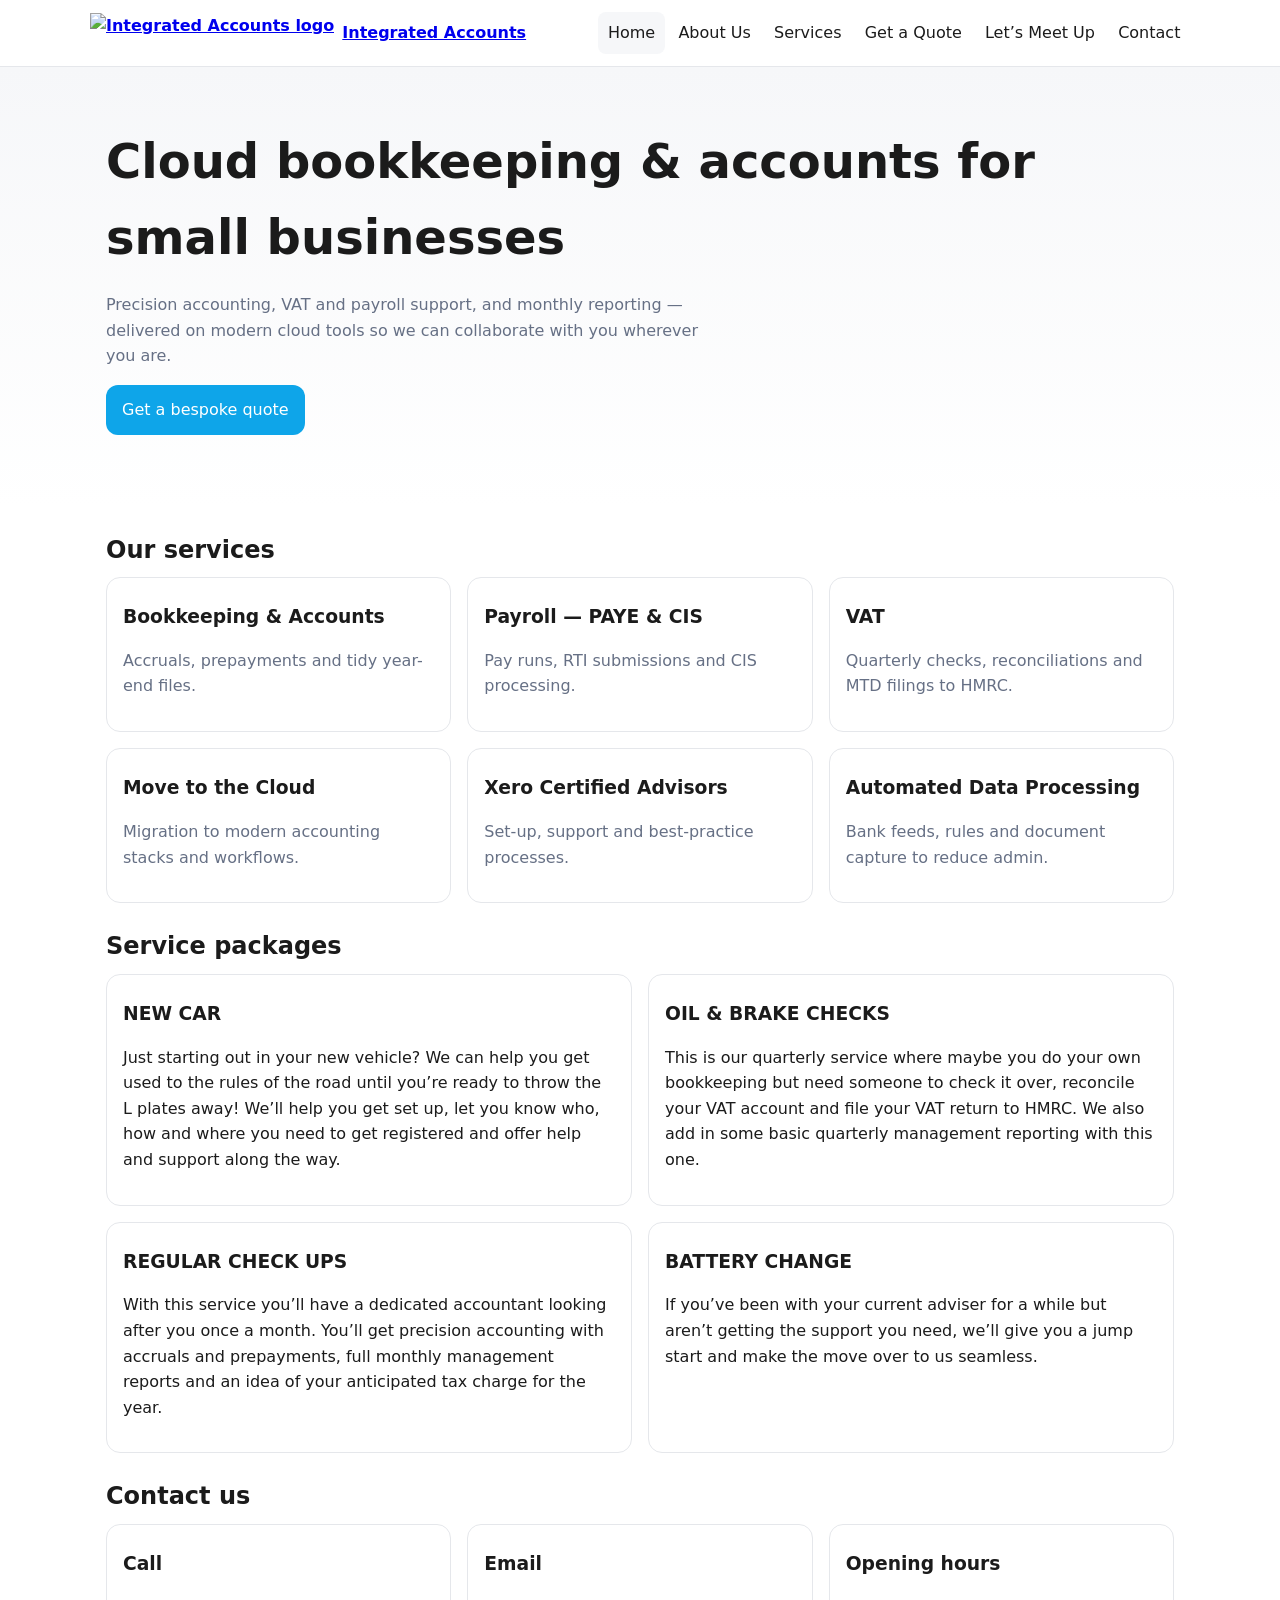
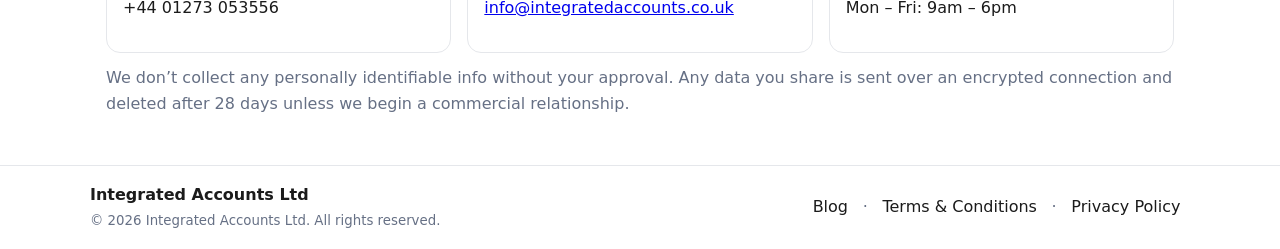
==== public/index.html @ 06333cb0 "Folder move" ====
<!doctype html>
<html lang="en">
<head>
  <meta charset="utf-8" />
  <meta name="viewport" content="width=device-width,initial-scale=1" />
  <title>Integrated Accounts — Small business accounting & bookkeeping</title>
  <meta name="description" content="Small business accounting, bookkeeping, VAT, payroll and Xero support — Brighton & UK-wide." />
  <link rel="icon" href="/favicon.ico">
  <style>
    :root{
      --bg:#fff; --text:#1b1b1b; --muted:#667085; --brand:#0ea5e9; --shade:#f6f7f9; --border:#e5e7eb;
      --font: system-ui, -apple-system, Segoe UI, Roboto, Inter, Arial, sans-serif;
    }
    *{box-sizing:border-box} html,body{margin:0}
    body{font-family:var(--font);color:var(--text);background:var(--bg);line-height:1.6}
    .container{max-width:1100px;margin:0 auto;padding:0 16px}
    header{position:sticky;top:0;z-index:10;background:#fff;border-bottom:1px solid var(--border)}
    .navwrap{display:flex;align-items:center;justify-content:space-between;gap:.75rem;padding:12px 0}
    .logo{display:flex;align-items:center;gap:.5rem;font-weight:700}
    .logo img{height:40px;width:auto}
    nav a{color:var(--text);text-decoration:none;padding:.5rem .6rem;border-radius:.5rem}
    nav a:hover, nav a.active{background:var(--shade)}
    .nav{display:flex;gap:.25rem .25rem;flex-wrap:wrap;justify-content:flex-end}
    .hero{padding:56px 0;background:linear-gradient(180deg, var(--shade), transparent)}
    .hero h1{font-size:clamp(1.8rem, 4.5vw, 3rem);margin:0}
    .hero p{color:var(--muted);max-width:60ch}
    .btn{display:inline-block;padding:.75rem 1rem;border-radius:.75rem;background:var(--brand);color:#fff;text-decoration:none}
    .grid{display:grid;gap:16px}
    .grid-3{grid-template-columns:repeat(3,1fr)}
    .grid-2{grid-template-columns:repeat(2,1fr)}
    .card{border:1px solid var(--border);border-radius:14px;padding:16px;background:#fff}
    h2{margin:24px 0 8px}
    h3{margin:8px 0}
    ul{padding-left:1em}
    footer{margin-top:48px;border-top:1px solid var(--border);background:#fff}
    .foot{display:flex;align-items:center;justify-content:space-between;gap:12px;flex-wrap:wrap;padding:16px 0}
    .muted{color:var(--muted)}
    @media (max-width: 900px){ .grid-3{grid-template-columns:1fr} .grid-2{grid-template-columns:1fr} }
  </style>
</head>
<body>
  <header>
    <div class="container navwrap">
      <a class="logo" href="/">
        <!-- Swap for your file path -->
        <img src="/images/logo.png" alt="Integrated Accounts logo" />
        <span>Integrated Accounts</span>
      </a>
      <nav class="nav" aria-label="Primary">
        <a class="active" href="/">Home</a>
        <a href="/about.html">About Us</a>
        <a href="/services.html">Services</a>
        <a href="/quote.html">Get a Quote</a>
        <a href="/meet.html">Let’s Meet Up</a>
        <a href="/contact.html">Contact</a>
      </nav>
    </div>
  </header>

  <main>
    <!-- Hero -->
    <section class="hero">
      <div class="container">
        <h1>Cloud bookkeeping & accounts for small businesses</h1>
        <p>Precision accounting, VAT and payroll support, and monthly reporting — delivered on modern cloud tools so we can collaborate with you wherever you are.</p>
        <p style="margin-top:12px"><a class="btn" href="/quote.html">Get a bespoke quote</a></p>
      </div>
    </section>

    <!-- Services list -->
    <section class="container">
      <h2>Our services</h2>
      <div class="grid grid-3">
        <article class="card">
          <h3>Bookkeeping & Accounts</h3>
          <p class="muted">Accruals, prepayments and tidy year-end files.</p>
        </article>
        <article class="card">
          <h3>Payroll — PAYE & CIS</h3>
          <p class="muted">Pay runs, RTI submissions and CIS processing.</p>
        </article>
        <article class="card">
          <h3>VAT</h3>
          <p class="muted">Quarterly checks, reconciliations and MTD filings to HMRC.</p>
        </article>
        <article class="card">
          <h3>Move to the Cloud</h3>
          <p class="muted">Migration to modern accounting stacks and workflows.</p>
        </article>
        <article class="card">
          <h3>Xero Certified Advisors</h3>
          <p class="muted">Set-up, support and best-practice processes.</p>
        </article>
        <article class="card">
          <h3>Automated Data Processing</h3>
          <p class="muted">Bank feeds, rules and document capture to reduce admin.</p>
        </article>
      </div>
    </section>

    <!-- Packages (your analogies) -->
    <section class="container">
      <h2>Service packages</h2>
      <div class="grid grid-2">
        <article class="card">
          <h3>NEW CAR</h3>
          <p>Just starting out in your new vehicle? We can help you get used to the rules of the road until you’re ready to throw the L plates away! We’ll help you get set up, let you know who, how and where you need to get registered and offer help and support along the way.</p>
        </article>
        <article class="card">
          <h3>OIL & BRAKE CHECKS</h3>
          <p>This is our quarterly service where maybe you do your own bookkeeping but need someone to check it over, reconcile your VAT account and file your VAT return to HMRC. We also add in some basic quarterly management reporting with this one.</p>
        </article>
        <article class="card">
          <h3>REGULAR CHECK UPS</h3>
          <p>With this service you’ll have a dedicated accountant looking after you once a month. You’ll get precision accounting with accruals and prepayments, full monthly management reports and an idea of your anticipated tax charge for the year.</p>
        </article>
        <article class="card">
          <h3>BATTERY CHANGE</h3>
          <p>If you’ve been with your current adviser for a while but aren’t getting the support you need, we’ll give you a jump start and make the move over to us seamless.</p>
        </article>
      </div>
    </section>

    <!-- Contact summary -->
    <section class="container">
      <h2>Contact us</h2>
      <div class="grid grid-3">
        <div class="card">
          <h3>Call</h3>
          <p>+44 01273 053556</p>
        </div>
        <div class="card">
          <h3>Email</h3>
          <p><a href="mailto:info@integratedaccounts.co.uk">info@integratedaccounts.co.uk</a></p>
        </div>
        <div class="card">
          <h3>Opening hours</h3>
          <p>Mon – Fri: 9am – 6pm</p>
        </div>
      </div>
      <p class="muted" style="margin-top:12px">We don’t collect any personally identifiable info without your approval. Any data you share is sent over an encrypted connection and deleted after 28 days unless we begin a commercial relationship.</p>
    </section>
  </main>

  <footer>
    <div class="container foot">
      <div>
        <strong>Integrated Accounts Ltd</strong><br />
        <small class="muted">© <span id="year"></span> Integrated Accounts Ltd. All rights reserved.</small>
      </div>
      <nav class="muted" aria-label="Footer">
        <a href="/blog.html">Blog</a> ·
        <a href="/terms.html">Terms &amp; Conditions</a> ·
        <a href="/privacy.html">Privacy Policy</a>
      </nav>
    </div>
  </footer>

  <script>
    document.getElementById('year').textContent = new Date().getFullYear();
  </script>
</body>
</html>
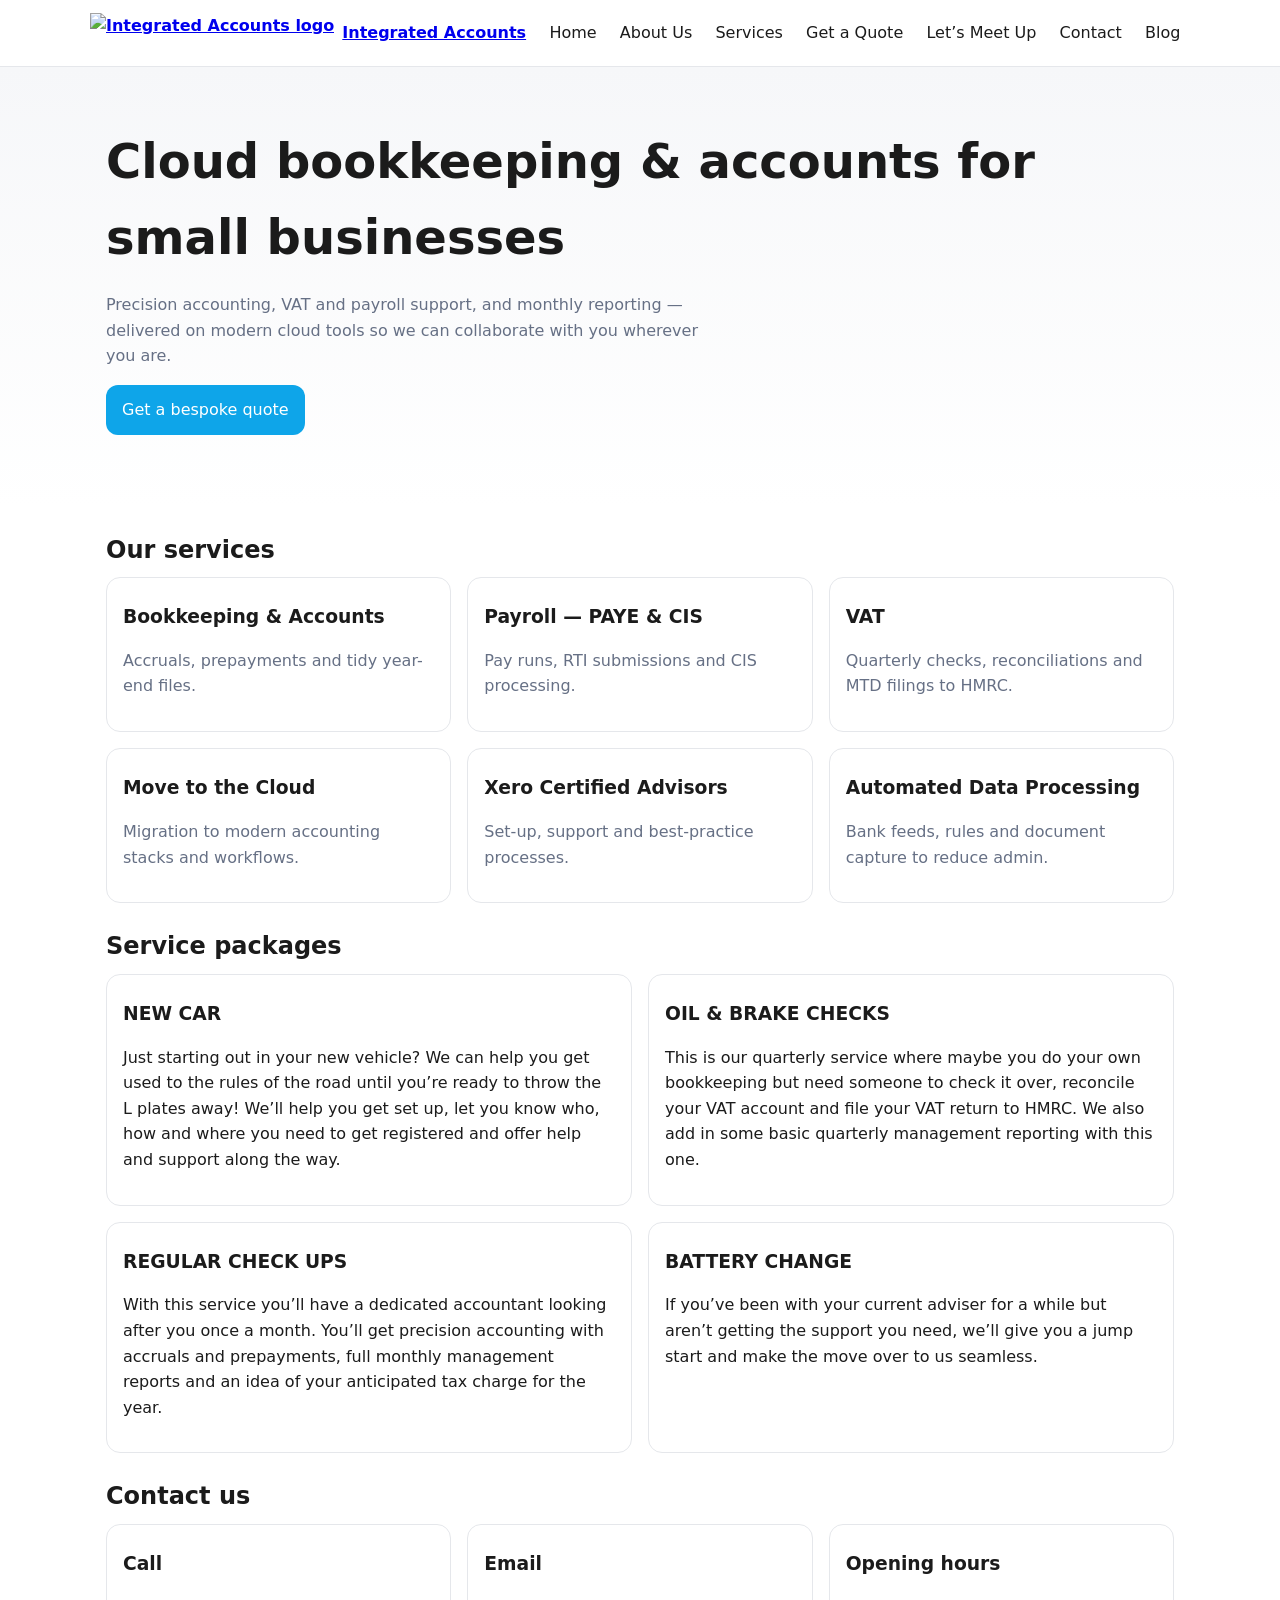
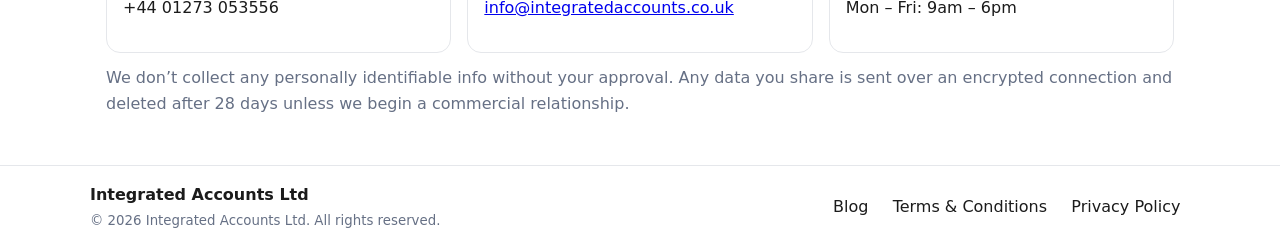
==== commit fc9a576b: "Updates" ====
--- a/public/index.html
+++ b/public/index.html
@@ -6,6 +6,7 @@
   <title>Integrated Accounts — Small business accounting & bookkeeping</title>
   <meta name="description" content="Small business accounting, bookkeeping, VAT, payroll and Xero support — Brighton & UK-wide." />
   <link rel="icon" href="/favicon.ico">
+  <link rel="stylesheet" href="/assets/css/styles.css">
   <style>
     :root{
       --bg:#fff; --text:#1b1b1b; --muted:#667085; --brand:#0ea5e9; --shade:#f6f7f9; --border:#e5e7eb;
@@ -39,23 +40,24 @@
   </style>
 </head>
 <body>
-  <header>
-    <div class="container navwrap">
-      <a class="logo" href="/">
-        <!-- Swap for your file path -->
-        <img src="/images/logo.png" alt="Integrated Accounts logo" />
-        <span>Integrated Accounts</span>
-      </a>
-      <nav class="nav" aria-label="Primary">
-        <a class="active" href="/">Home</a>
-        <a href="/about.html">About Us</a>
-        <a href="/services.html">Services</a>
-        <a href="/quote.html">Get a Quote</a>
-        <a href="/meet.html">Let’s Meet Up</a>
-        <a href="/contact.html">Contact</a>
-      </nav>
-    </div>
-  </header>
+  <!-- Replace your current <header>...</header> with this on every page -->
+<header>
+  <div class="container navwrap">
+    <a class="logo" href="/" aria-label="Integrated Accounts">
+      <img src="/images/logo.png" alt="Integrated Accounts logo" />
+      <span class="sr-only">Integrated Accounts</span>
+    </a>
+    <nav class="nav" aria-label="Primary">
+      <a href="/">Home</a>
+      <a href="/about.html">About Us</a>
+      <a href="/services.html">Services</a>
+      <a href="/quote.html">Get a Quote</a>
+      <a href="/meet.html">Let’s Meet Up</a>
+      <a href="/contact.html">Contact</a>
+      <a href="/blog/">Blog</a>
+    </nav>
+  </div>
+</header>
 
   <main>
     <!-- Hero -->
@@ -143,18 +145,18 @@
   </main>
 
   <footer>
-    <div class="container foot">
-      <div>
-        <strong>Integrated Accounts Ltd</strong><br />
-        <small class="muted">© <span id="year"></span> Integrated Accounts Ltd. All rights reserved.</small>
-      </div>
-      <nav class="muted" aria-label="Footer">
-        <a href="/blog.html">Blog</a> ·
-        <a href="/terms.html">Terms &amp; Conditions</a> ·
-        <a href="/privacy.html">Privacy Policy</a>
-      </nav>
+  <div class="container foot">
+    <div>
+      <strong>Integrated Accounts Ltd</strong><br />
+      <small class="muted">© <span id="year"></span> Integrated Accounts Ltd. All rights reserved.</small>
     </div>
-  </footer>
+    <nav class="footer-nav" aria-label="Footer">
+      <a href="/blog/">Blog</a>
+      <a href="/terms.html">Terms &amp; Conditions</a>
+      <a href="/privacy.html">Privacy Policy</a>
+    </nav>
+  </div>
+</footer>
 
   <script>
     document.getElementById('year').textContent = new Date().getFullYear();
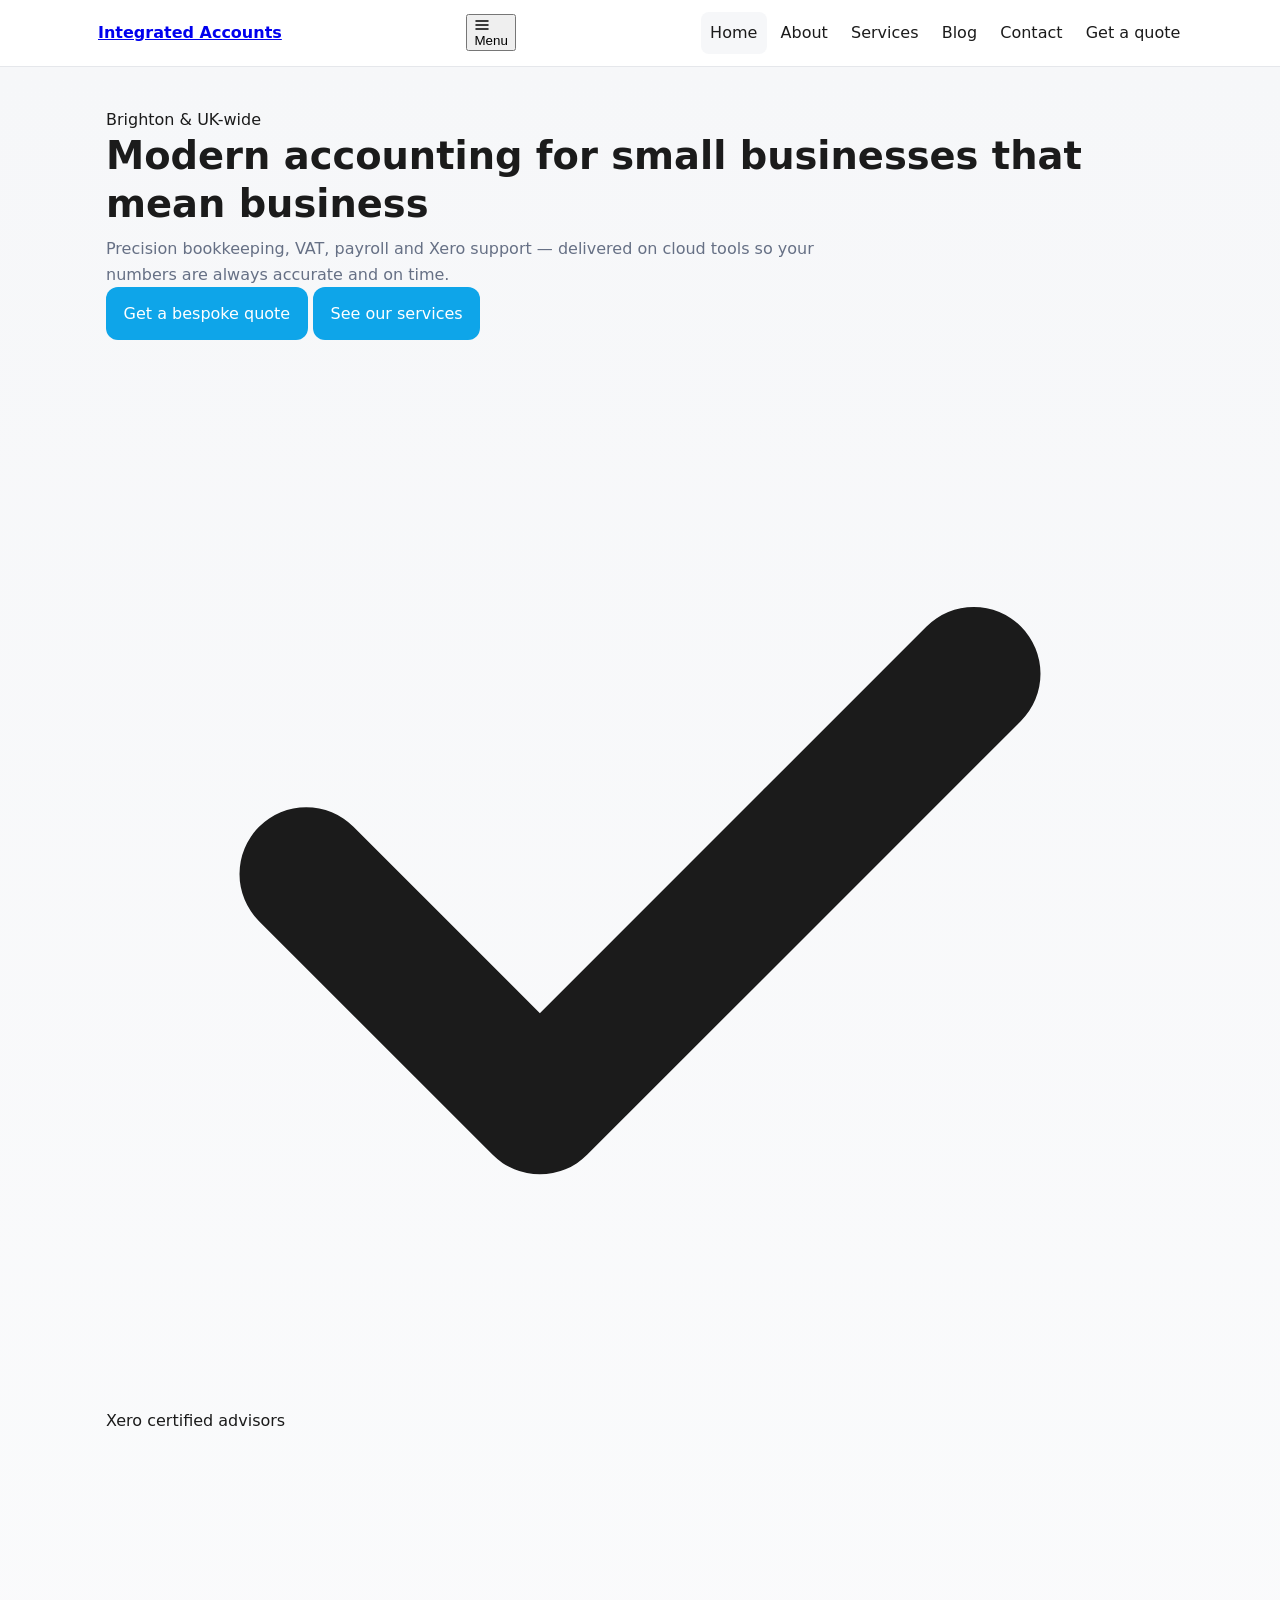
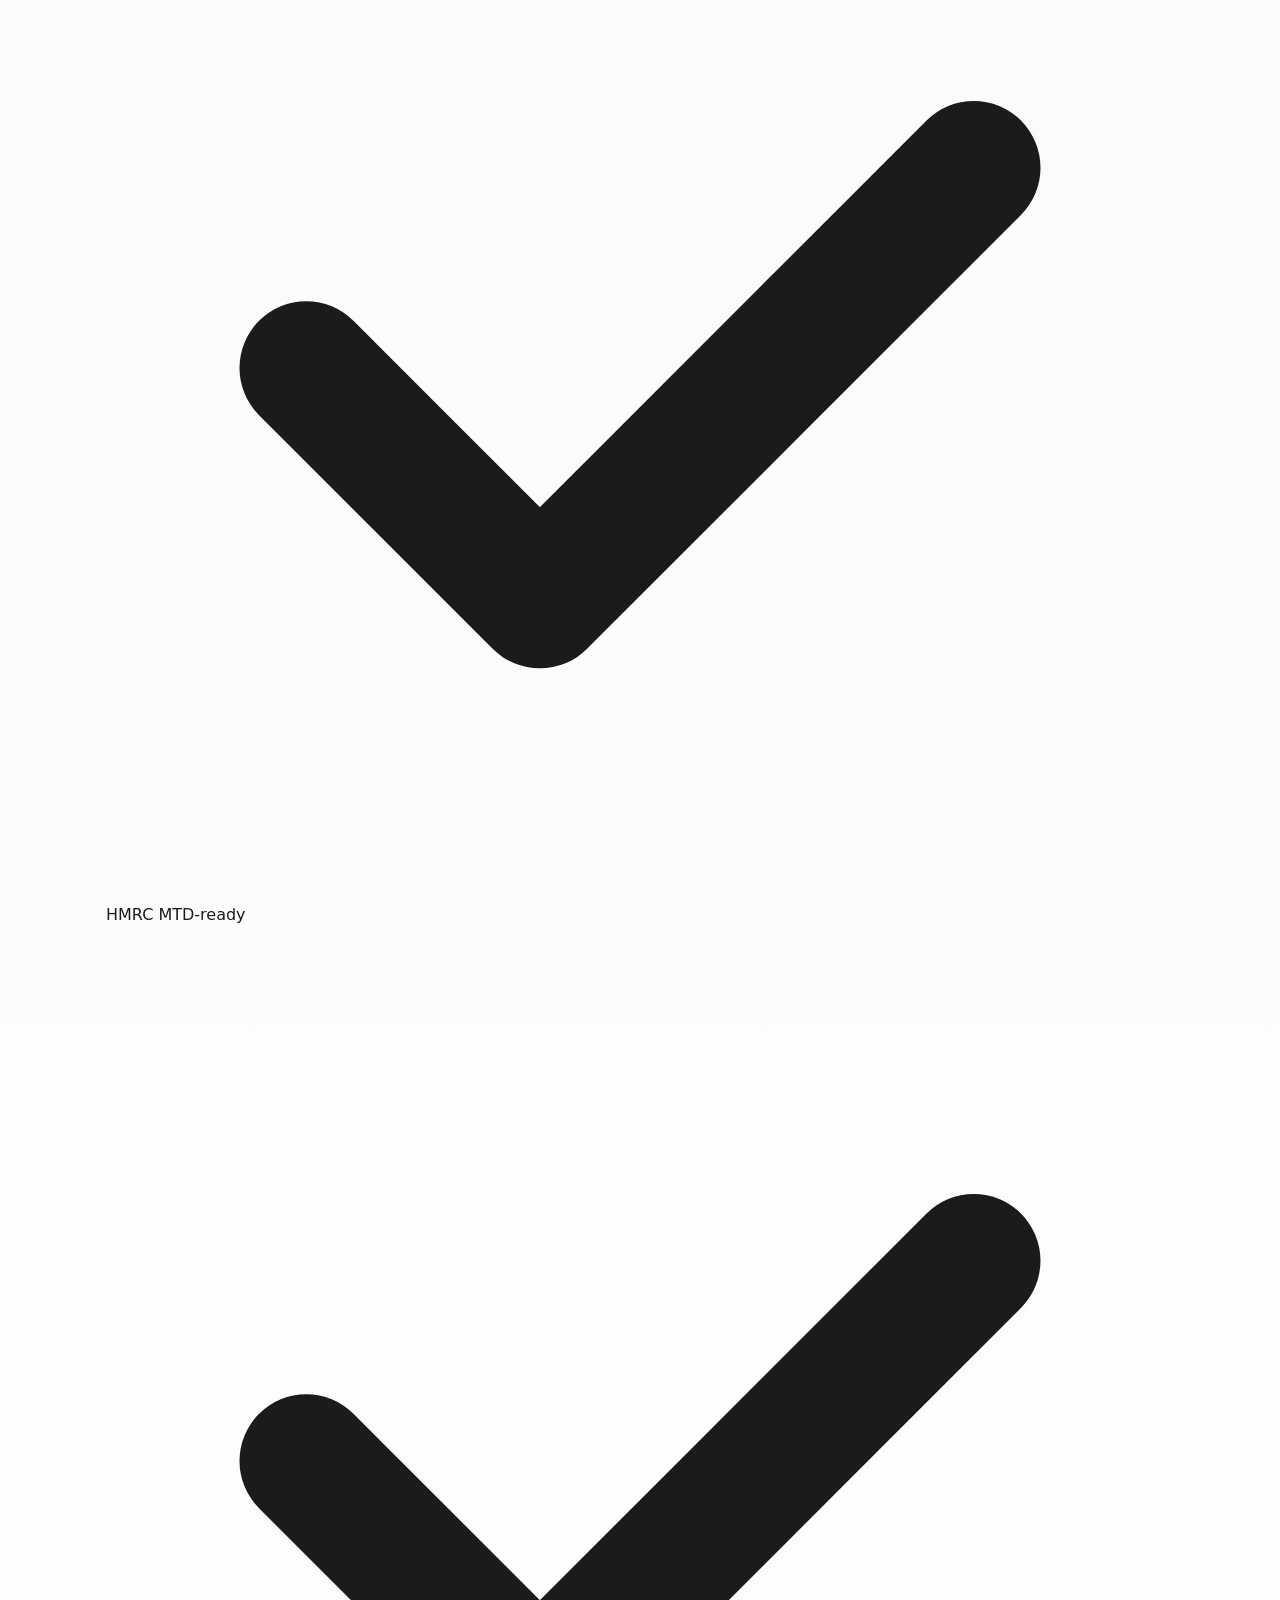
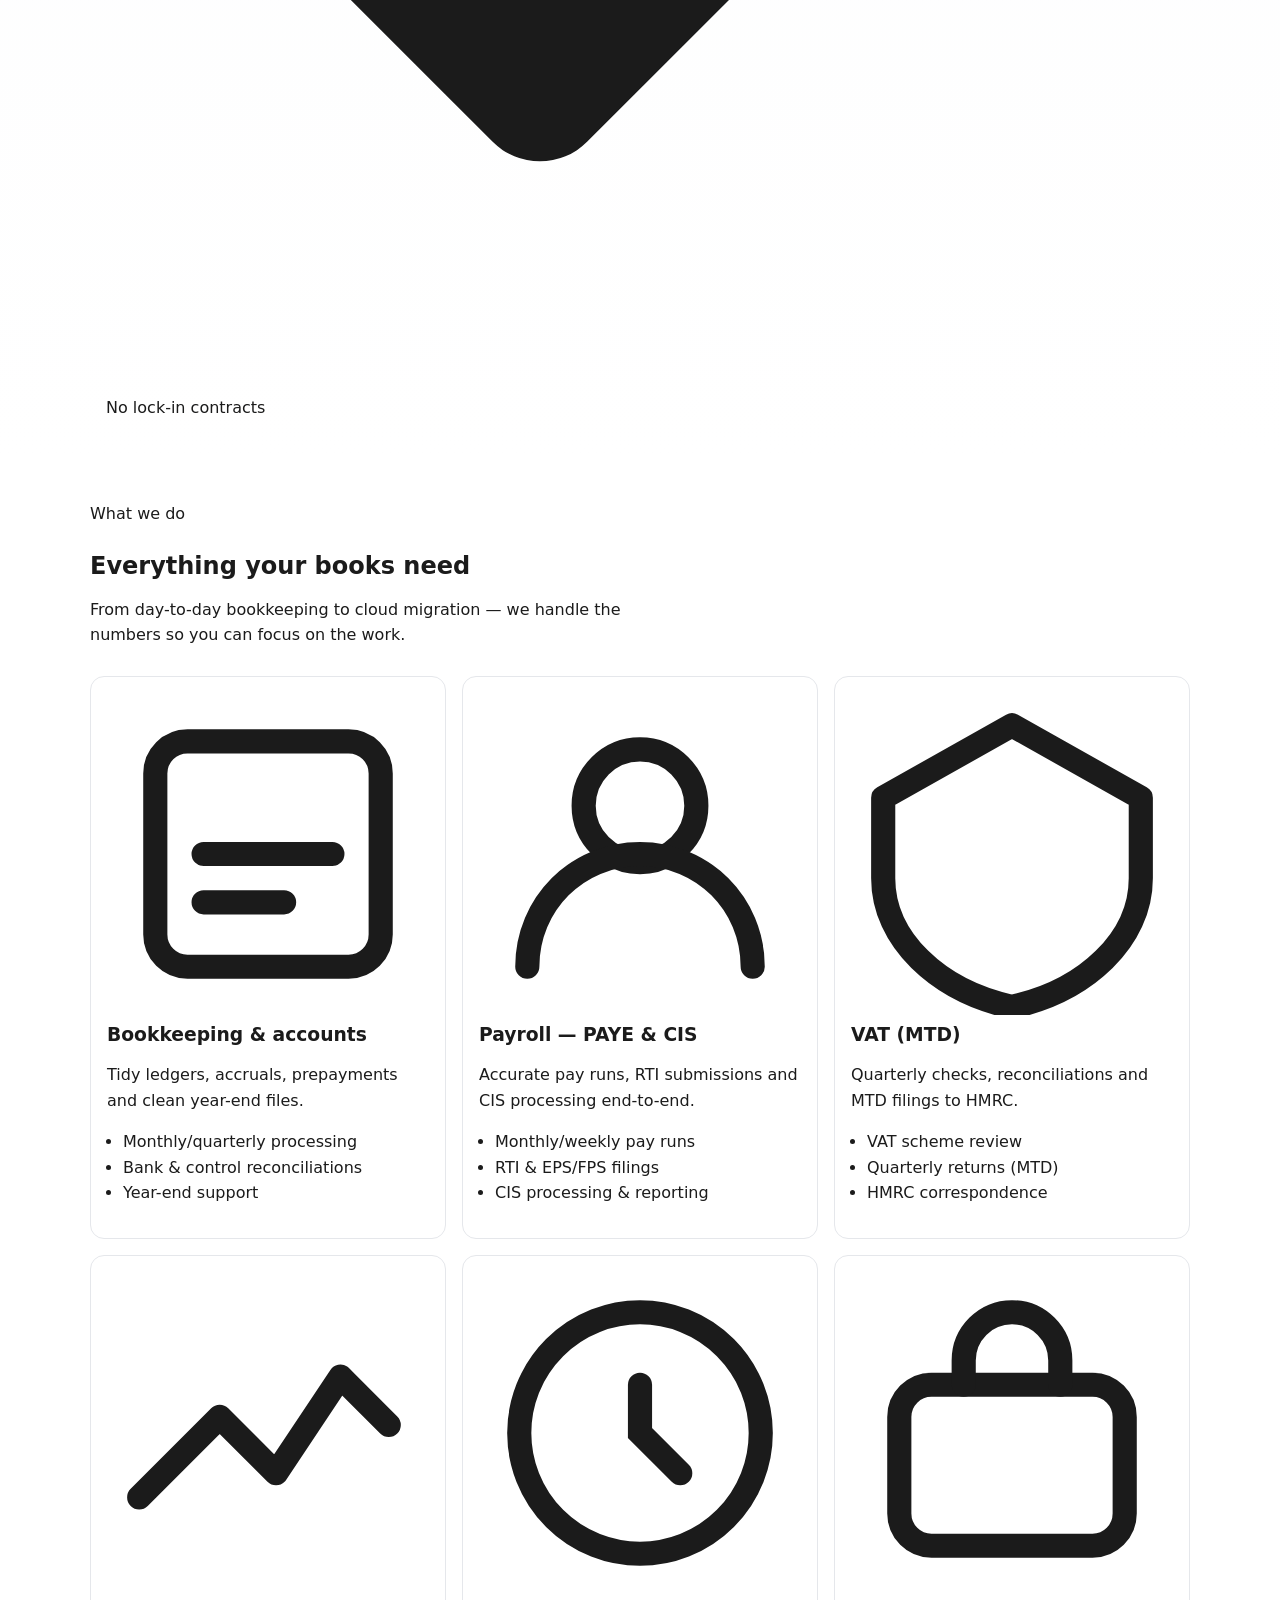
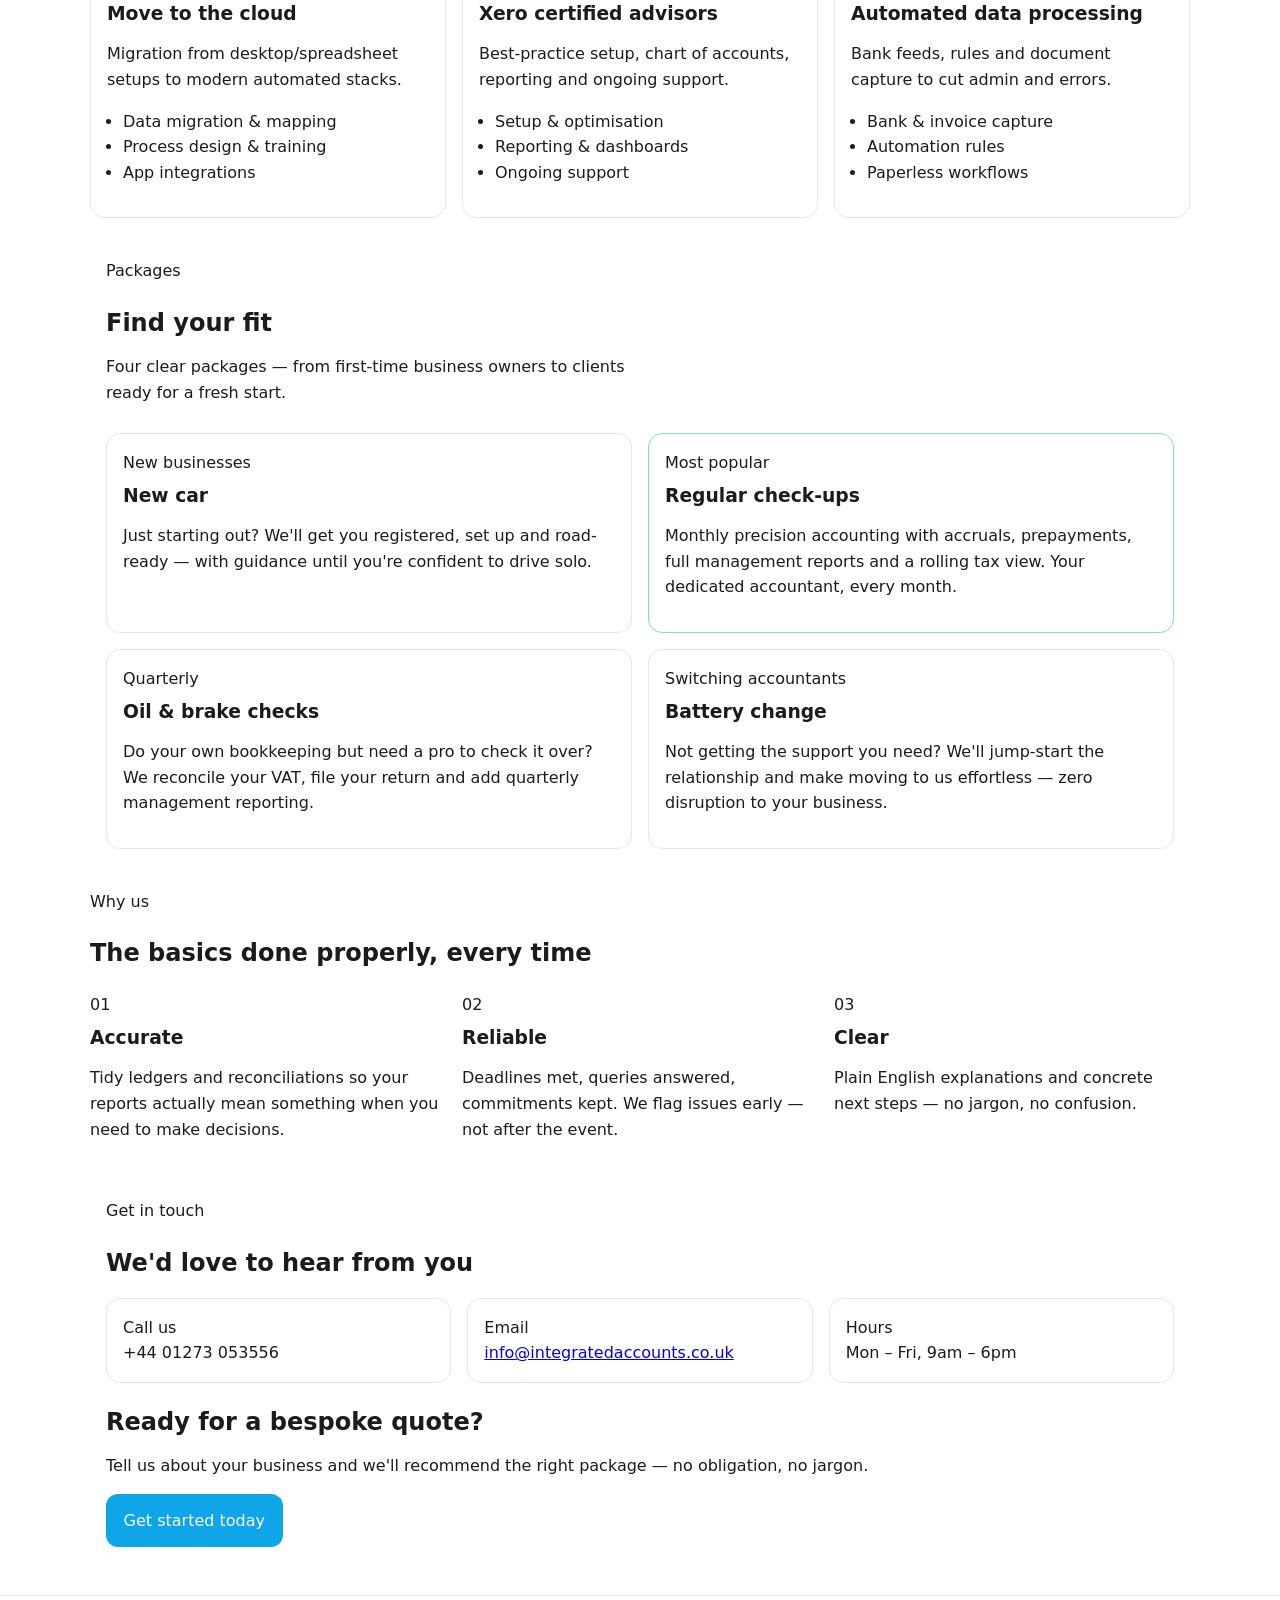
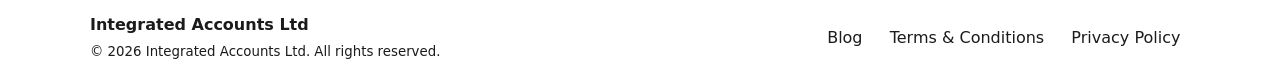
==== commit 26bfef65: "Update index.html with new content and structure" ====
--- a/public/index.html
+++ b/public/index.html
@@ -4,151 +4,253 @@
   <meta charset="utf-8" />
   <meta name="viewport" content="width=device-width,initial-scale=1" />
   <title>Integrated Accounts — Small business accounting & bookkeeping</title>
-  <meta name="description" content="Small business accounting, bookkeeping, VAT, payroll and Xero support — Brighton & UK-wide." />
+  <meta name="description" content="Precision bookkeeping, VAT, payroll and Xero support for small businesses — Brighton & UK-wide." />
   <link rel="icon" href="/favicon.ico">
+  <link rel="preconnect" href="https://fonts.googleapis.com">
+  <link rel="preconnect" href="https://fonts.gstatic.com" crossorigin>
+  <link href="https://fonts.googleapis.com/css2?family=DM+Sans:wght@400;500&family=Fraunces:ital,opsz,wght@0,9..144,600;1,9..144,400&display=swap" rel="stylesheet">
   <link rel="stylesheet" href="/assets/css/styles.css">
-  <style>
-    :root{
-      --bg:#fff; --text:#1b1b1b; --muted:#667085; --brand:#0ea5e9; --shade:#f6f7f9; --border:#e5e7eb;
-      --font: system-ui, -apple-system, Segoe UI, Roboto, Inter, Arial, sans-serif;
-    }
-    *{box-sizing:border-box} html,body{margin:0}
-    body{font-family:var(--font);color:var(--text);background:var(--bg);line-height:1.6}
-    .container{max-width:1100px;margin:0 auto;padding:0 16px}
-    header{position:sticky;top:0;z-index:10;background:#fff;border-bottom:1px solid var(--border)}
-    .navwrap{display:flex;align-items:center;justify-content:space-between;gap:.75rem;padding:12px 0}
-    .logo{display:flex;align-items:center;gap:.5rem;font-weight:700}
-    .logo img{height:40px;width:auto}
-    nav a{color:var(--text);text-decoration:none;padding:.5rem .6rem;border-radius:.5rem}
-    nav a:hover, nav a.active{background:var(--shade)}
-    .nav{display:flex;gap:.25rem .25rem;flex-wrap:wrap;justify-content:flex-end}
-    .hero{padding:56px 0;background:linear-gradient(180deg, var(--shade), transparent)}
-    .hero h1{font-size:clamp(1.8rem, 4.5vw, 3rem);margin:0}
-    .hero p{color:var(--muted);max-width:60ch}
-    .btn{display:inline-block;padding:.75rem 1rem;border-radius:.75rem;background:var(--brand);color:#fff;text-decoration:none}
-    .grid{display:grid;gap:16px}
-    .grid-3{grid-template-columns:repeat(3,1fr)}
-    .grid-2{grid-template-columns:repeat(2,1fr)}
-    .card{border:1px solid var(--border);border-radius:14px;padding:16px;background:#fff}
-    h2{margin:24px 0 8px}
-    h3{margin:8px 0}
-    ul{padding-left:1em}
-    footer{margin-top:48px;border-top:1px solid var(--border);background:#fff}
-    .foot{display:flex;align-items:center;justify-content:space-between;gap:12px;flex-wrap:wrap;padding:16px 0}
-    .muted{color:var(--muted)}
-    @media (max-width: 900px){ .grid-3{grid-template-columns:1fr} .grid-2{grid-template-columns:1fr} }
-  </style>
 </head>
 <body>
-  <!-- Replace your current <header>...</header> with this on every page -->
+
 <header>
   <div class="container navwrap">
-    <a class="logo" href="/" aria-label="Integrated Accounts">
-      <img src="/images/logo.png" alt="Integrated Accounts logo" />
-      <span class="sr-only">Integrated Accounts</span>
+    <a class="logo" href="/" aria-label="Integrated Accounts home">
+      <div class="logo-mark">
+        <svg viewBox="0 0 18 18" fill="none"><rect x="2" y="10" width="3" height="6" rx="1" fill="white"/><rect x="7.5" y="6" width="3" height="10" rx="1" fill="white"/><rect x="13" y="2" width="3" height="14" rx="1" fill="white"/></svg>
+      </div>
+      Integrated Accounts
     </a>
+    <button class="nav-toggle" aria-label="Open menu" onclick="document.querySelector('.nav').classList.toggle('open')">
+      <svg width="16" height="16" viewBox="0 0 16 16" fill="none"><path d="M2 4h12M2 8h12M2 12h12" stroke="currentColor" stroke-width="1.5" stroke-linecap="round"/></svg>
+      Menu
+    </button>
     <nav class="nav" aria-label="Primary">
-      <a href="/">Home</a>
-      <a href="/about.html">About Us</a>
+      <a href="/" class="active">Home</a>
+      <a href="/about.html">About</a>
       <a href="/services.html">Services</a>
-      <a href="/quote.html">Get a Quote</a>
-      <a href="/meet.html">Let’s Meet Up</a>
+      <a href="/blog/">Blog</a>
       <a href="/contact.html">Contact</a>
-      <a href="/blog/">Blog</a>
+      <a href="/quote.html" class="nav-cta">Get a quote</a>
     </nav>
   </div>
 </header>
 
-  <main>
-    <!-- Hero -->
-    <section class="hero">
-      <div class="container">
-        <h1>Cloud bookkeeping & accounts for small businesses</h1>
-        <p>Precision accounting, VAT and payroll support, and monthly reporting — delivered on modern cloud tools so we can collaborate with you wherever you are.</p>
-        <p style="margin-top:12px"><a class="btn" href="/quote.html">Get a bespoke quote</a></p>
-      </div>
-    </section>
-
-    <!-- Services list -->
-    <section class="container">
-      <h2>Our services</h2>
-      <div class="grid grid-3">
-        <article class="card">
-          <h3>Bookkeeping & Accounts</h3>
-          <p class="muted">Accruals, prepayments and tidy year-end files.</p>
-        </article>
-        <article class="card">
-          <h3>Payroll — PAYE & CIS</h3>
-          <p class="muted">Pay runs, RTI submissions and CIS processing.</p>
-        </article>
-        <article class="card">
-          <h3>VAT</h3>
-          <p class="muted">Quarterly checks, reconciliations and MTD filings to HMRC.</p>
-        </article>
-        <article class="card">
-          <h3>Move to the Cloud</h3>
-          <p class="muted">Migration to modern accounting stacks and workflows.</p>
-        </article>
-        <article class="card">
-          <h3>Xero Certified Advisors</h3>
-          <p class="muted">Set-up, support and best-practice processes.</p>
-        </article>
-        <article class="card">
-          <h3>Automated Data Processing</h3>
-          <p class="muted">Bank feeds, rules and document capture to reduce admin.</p>
-        </article>
-      </div>
-    </section>
-
-    <!-- Packages (your analogies) -->
-    <section class="container">
-      <h2>Service packages</h2>
-      <div class="grid grid-2">
-        <article class="card">
-          <h3>NEW CAR</h3>
-          <p>Just starting out in your new vehicle? We can help you get used to the rules of the road until you’re ready to throw the L plates away! We’ll help you get set up, let you know who, how and where you need to get registered and offer help and support along the way.</p>
-        </article>
-        <article class="card">
-          <h3>OIL & BRAKE CHECKS</h3>
-          <p>This is our quarterly service where maybe you do your own bookkeeping but need someone to check it over, reconcile your VAT account and file your VAT return to HMRC. We also add in some basic quarterly management reporting with this one.</p>
-        </article>
-        <article class="card">
-          <h3>REGULAR CHECK UPS</h3>
-          <p>With this service you’ll have a dedicated accountant looking after you once a month. You’ll get precision accounting with accruals and prepayments, full monthly management reports and an idea of your anticipated tax charge for the year.</p>
-        </article>
-        <article class="card">
-          <h3>BATTERY CHANGE</h3>
-          <p>If you’ve been with your current adviser for a while but aren’t getting the support you need, we’ll give you a jump start and make the move over to us seamless.</p>
-        </article>
-      </div>
-    </section>
-
-    <!-- Contact summary -->
-    <section class="container">
-      <h2>Contact us</h2>
-      <div class="grid grid-3">
-        <div class="card">
-          <h3>Call</h3>
-          <p>+44 01273 053556</p>
-        </div>
-        <div class="card">
-          <h3>Email</h3>
-          <p><a href="mailto:info@integratedaccounts.co.uk">info@integratedaccounts.co.uk</a></p>
-        </div>
-        <div class="card">
-          <h3>Opening hours</h3>
-          <p>Mon – Fri: 9am – 6pm</p>
-        </div>
-      </div>
-      <p class="muted" style="margin-top:12px">We don’t collect any personally identifiable info without your approval. Any data you share is sent over an encrypted connection and deleted after 28 days unless we begin a commercial relationship.</p>
-    </section>
-  </main>
-
-  <footer>
+<main>
+
+  <!-- ── Hero ─────────────────────────────────────────────── -->
+  <section class="hero">
+    <div class="container">
+      <div class="hero-tag">
+        <span class="hero-tag-dot"></span>
+        Brighton &amp; UK-wide
+      </div>
+      <h1>Modern accounting for small businesses that mean business</h1>
+      <p>Precision bookkeeping, VAT, payroll and Xero support — delivered on cloud tools so your numbers are always accurate and on time.</p>
+      <div class="hero-btns">
+        <a href="/quote.html" class="btn btn-primary">Get a bespoke quote</a>
+        <a href="/services.html" class="btn btn-ghost">See our services</a>
+      </div>
+      <div class="hero-trust">
+        <div class="trust-item">
+          <svg viewBox="0 0 16 16" fill="none"><path d="M13 5L6.5 11.5 3 8" stroke="currentColor" stroke-width="2" stroke-linecap="round" stroke-linejoin="round"/></svg>
+          Xero certified advisors
+        </div>
+        <div class="trust-item">
+          <svg viewBox="0 0 16 16" fill="none"><path d="M13 5L6.5 11.5 3 8" stroke="currentColor" stroke-width="2" stroke-linecap="round" stroke-linejoin="round"/></svg>
+          HMRC MTD-ready
+        </div>
+        <div class="trust-item">
+          <svg viewBox="0 0 16 16" fill="none"><path d="M13 5L6.5 11.5 3 8" stroke="currentColor" stroke-width="2" stroke-linecap="round" stroke-linejoin="round"/></svg>
+          No lock-in contracts
+        </div>
+      </div>
+    </div>
+  </section>
+
+  <!-- ── Services ──────────────────────────────────────────── -->
+  <section class="section container">
+    <div class="label">What we do</div>
+    <h2>Everything your books need</h2>
+    <p style="max-width:56ch;margin-bottom:28px">From day-to-day bookkeeping to cloud migration — we handle the numbers so you can focus on the work.</p>
+    <div class="grid grid-3">
+
+      <article class="card">
+        <div class="service-icon">
+          <svg viewBox="0 0 20 20" fill="none"><rect x="3" y="3" width="14" height="14" rx="2" stroke="currentColor" stroke-width="1.5"/><path d="M6 10h8M6 13h5" stroke="currentColor" stroke-width="1.5" stroke-linecap="round"/></svg>
+        </div>
+        <h3>Bookkeeping &amp; accounts</h3>
+        <p>Tidy ledgers, accruals, prepayments and clean year-end files.</p>
+        <ul>
+          <li>Monthly/quarterly processing</li>
+          <li>Bank &amp; control reconciliations</li>
+          <li>Year-end support</li>
+        </ul>
+      </article>
+
+      <article class="card">
+        <div class="service-icon">
+          <svg viewBox="0 0 20 20" fill="none"><circle cx="10" cy="7" r="3.5" stroke="currentColor" stroke-width="1.5"/><path d="M3 17c0-3.9 3.1-7 7-7s7 3.1 7 7" stroke="currentColor" stroke-width="1.5" stroke-linecap="round"/></svg>
+        </div>
+        <h3>Payroll — PAYE &amp; CIS</h3>
+        <p>Accurate pay runs, RTI submissions and CIS processing end-to-end.</p>
+        <ul>
+          <li>Monthly/weekly pay runs</li>
+          <li>RTI &amp; EPS/FPS filings</li>
+          <li>CIS processing &amp; reporting</li>
+        </ul>
+      </article>
+
+      <article class="card">
+        <div class="service-icon">
+          <svg viewBox="0 0 20 20" fill="none"><path d="M10 2l8 4.5v5c0 3.8-3.4 7-8 8-4.6-1-8-4.2-8-8v-5L10 2z" stroke="currentColor" stroke-width="1.5" stroke-linejoin="round"/></svg>
+        </div>
+        <h3>VAT (MTD)</h3>
+        <p>Quarterly checks, reconciliations and MTD filings to HMRC.</p>
+        <ul>
+          <li>VAT scheme review</li>
+          <li>Quarterly returns (MTD)</li>
+          <li>HMRC correspondence</li>
+        </ul>
+      </article>
+
+      <article class="card">
+        <div class="service-icon">
+          <svg viewBox="0 0 20 20" fill="none"><path d="M2 14l5-5 3.5 3.5 4-6 3 3" stroke="currentColor" stroke-width="1.5" stroke-linecap="round" stroke-linejoin="round"/></svg>
+        </div>
+        <h3>Move to the cloud</h3>
+        <p>Migration from desktop/spreadsheet setups to modern automated stacks.</p>
+        <ul>
+          <li>Data migration &amp; mapping</li>
+          <li>Process design &amp; training</li>
+          <li>App integrations</li>
+        </ul>
+      </article>
+
+      <article class="card">
+        <div class="service-icon">
+          <svg viewBox="0 0 20 20" fill="none"><circle cx="10" cy="10" r="7.5" stroke="currentColor" stroke-width="1.5"/><path d="M10 7v3l2.5 2.5" stroke="currentColor" stroke-width="1.5" stroke-linecap="round"/></svg>
+        </div>
+        <h3>Xero certified advisors</h3>
+        <p>Best-practice setup, chart of accounts, reporting and ongoing support.</p>
+        <ul>
+          <li>Setup &amp; optimisation</li>
+          <li>Reporting &amp; dashboards</li>
+          <li>Ongoing support</li>
+        </ul>
+      </article>
+
+      <article class="card">
+        <div class="service-icon">
+          <svg viewBox="0 0 20 20" fill="none"><rect x="3" y="7" width="14" height="10" rx="2" stroke="currentColor" stroke-width="1.5"/><path d="M7 7V5.5a3 3 0 016 0V7" stroke="currentColor" stroke-width="1.5" stroke-linecap="round"/></svg>
+        </div>
+        <h3>Automated data processing</h3>
+        <p>Bank feeds, rules and document capture to cut admin and errors.</p>
+        <ul>
+          <li>Bank &amp; invoice capture</li>
+          <li>Automation rules</li>
+          <li>Paperless workflows</li>
+        </ul>
+      </article>
+
+    </div>
+  </section>
+
+  <!-- ── Packages ───────────────────────────────────────────── -->
+  <section class="section-sm container">
+    <div class="label">Packages</div>
+    <h2>Find your fit</h2>
+    <p style="max-width:52ch;margin-bottom:28px">Four clear packages — from first-time business owners to clients ready for a fresh start.</p>
+    <div class="grid grid-2">
+
+      <article class="card">
+        <span class="badge">New businesses</span>
+        <h3>New car</h3>
+        <p>Just starting out? We'll get you registered, set up and road-ready — with guidance until you're confident to drive solo.</p>
+      </article>
+
+      <article class="card" style="border-color:#7dd3fc;border-width:1.5px">
+        <span class="badge badge-blue">Most popular</span>
+        <h3>Regular check-ups</h3>
+        <p>Monthly precision accounting with accruals, prepayments, full management reports and a rolling tax view. Your dedicated accountant, every month.</p>
+      </article>
+
+      <article class="card">
+        <span class="badge">Quarterly</span>
+        <h3>Oil &amp; brake checks</h3>
+        <p>Do your own bookkeeping but need a pro to check it over? We reconcile your VAT, file your return and add quarterly management reporting.</p>
+      </article>
+
+      <article class="card">
+        <span class="badge">Switching accountants</span>
+        <h3>Battery change</h3>
+        <p>Not getting the support you need? We'll jump-start the relationship and make moving to us effortless — zero disruption to your business.</p>
+      </article>
+
+    </div>
+  </section>
+
+  <!-- ── Why us ─────────────────────────────────────────────── -->
+  <section class="section container">
+    <div class="label">Why us</div>
+    <h2>The basics done properly, every time</h2>
+    <div class="grid grid-3" style="margin-top:24px">
+      <div class="card-subtle">
+        <div class="why-num">01</div>
+        <h3>Accurate</h3>
+        <p>Tidy ledgers and reconciliations so your reports actually mean something when you need to make decisions.</p>
+      </div>
+      <div class="card-subtle">
+        <div class="why-num">02</div>
+        <h3>Reliable</h3>
+        <p>Deadlines met, queries answered, commitments kept. We flag issues early — not after the event.</p>
+      </div>
+      <div class="card-subtle">
+        <div class="why-num">03</div>
+        <h3>Clear</h3>
+        <p>Plain English explanations and concrete next steps — no jargon, no confusion.</p>
+      </div>
+    </div>
+  </section>
+
+  <!-- ── Contact strip ──────────────────────────────────────── -->
+  <section class="section-sm container">
+    <div class="label">Get in touch</div>
+    <h2>We'd love to hear from you</h2>
+    <div class="grid grid-3" style="margin-top:20px">
+      <div class="card">
+        <div class="contact-label">Call us</div>
+        <div class="contact-value">+44 01273 053556</div>
+      </div>
+      <div class="card">
+        <div class="contact-label">Email</div>
+        <div class="contact-value"><a href="mailto:info@integratedaccounts.co.uk">info@integratedaccounts.co.uk</a></div>
+      </div>
+      <div class="card">
+        <div class="contact-label">Hours</div>
+        <div class="contact-value">Mon – Fri, 9am – 6pm</div>
+      </div>
+    </div>
+  </section>
+
+  <!-- ── CTA banner ─────────────────────────────────────────── -->
+  <section class="section-sm container">
+    <div class="cta-banner">
+      <div>
+        <h2>Ready for a bespoke quote?</h2>
+        <p>Tell us about your business and we'll recommend the right package — no obligation, no jargon.</p>
+      </div>
+      <a href="/quote.html" class="btn btn-primary">Get started today</a>
+    </div>
+  </section>
+
+</main>
+
+<footer>
   <div class="container foot">
     <div>
-      <strong>Integrated Accounts Ltd</strong><br />
-      <small class="muted">© <span id="year"></span> Integrated Accounts Ltd. All rights reserved.</small>
+      <strong>Integrated Accounts Ltd</strong><br>
+      <small>© <span class="year"></span> Integrated Accounts Ltd. All rights reserved.</small>
     </div>
     <nav class="footer-nav" aria-label="Footer">
       <a href="/blog/">Blog</a>
@@ -157,9 +259,6 @@
     </nav>
   </div>
 </footer>
-
-  <script>
-    document.getElementById('year').textContent = new Date().getFullYear();
-  </script>
+<script>document.querySelectorAll('.year').forEach(el => el.textContent = new Date().getFullYear());</script>
 </body>
 </html>
--- a/assets/css/styles.css
+++ b/assets/css/styles.css
@@ -0,0 +1,171 @@
+/* ========== Theme & Base ========== */
+:root{
+  --bg:#ffffff;
+  --text:#1b1b1b;
+  --muted:#667085;
+  --brand:#0ea5e9;
+  --shade:#f6f7f9;
+  --border:#e5e7eb;
+  --radius:14px;
+  --container:1100px;
+  --font: system-ui, -apple-system, Segoe UI, Roboto, Inter, Arial, sans-serif;
+}
+
+*{box-sizing:border-box}
+html,body{margin:0;padding:0}
+body{
+  font-family:var(--font);
+  color:var(--text);
+  background:var(--bg);
+  line-height:1.6;
+  -webkit-font-smoothing:antialiased;
+  -moz-osx-font-smoothing:grayscale;
+}
+img,svg,video{max-width:100%;height:auto;display:block}
+
+/* ========== Layout ========== */
+.container{max-width:var(--container);margin:0 auto;padding:0 16px}
+.section{padding:40px 0}
+.hero{
+  padding:40px 0;
+  background:linear-gradient(180deg, var(--shade), transparent);
+}
+.hero h1{font-size:clamp(1.8rem,4.5vw,2.4rem);margin:0}
+.hero p{color:var(--muted);max-width:70ch;margin:8px 0 0}
+
+/* Grid helpers */
+.grid{display:grid;gap:16px}
+.grid-2{grid-template-columns:repeat(2,1fr)}
+.grid-3{grid-template-columns:repeat(3,1fr)}
+
+@media (max-width: 900px){
+  .grid-3{grid-template-columns:1fr}
+  .grid-2{grid-template-columns:1fr}
+}
+
+/* Cards */
+.card{
+  border:1px solid var(--border);
+  border-radius:var(--radius);
+  background:#fff;
+  padding:16px;
+}
+
+/* Utilities */
+.center{text-align:center}
+.muted{color:var(--muted)}
+.hidden{display:none !important}
+.wide{max-width:none}
+
+/* ========== Header / Nav ========== */
+header{
+  position:sticky;top:0;z-index:10;background:#fff;border-bottom:1px solid var(--border)
+}
+.navwrap{
+  display:flex;align-items:center;justify-content:space-between;gap:.75rem;padding:12px 0
+}
+.logo{display:flex;align-items:center;gap:.5rem;font-weight:700}
+.logo img{height:40px;width:auto}
+.nav{display:flex;gap:.25rem .25rem;flex-wrap:wrap;justify-content:flex-end}
+.nav a{
+  color:var(--text);text-decoration:none;padding:.5rem .6rem;border-radius:.5rem
+}
+.nav a:hover,.nav a.active{background:var(--shade)}
+
+/* ========== Typography ========== */
+h1,h2,h3{line-height:1.25}
+h2{margin:24px 0 8px}
+h3{margin:8px 0}
+ul{padding-left:1em}
+
+/* Prose block for blog posts */
+.prose{max-width:72ch}
+.prose p{margin:0 0 1rem}
+.prose h2{margin:1.5rem 0 .5rem}
+.prose ul{margin:.5rem 0 1rem}
+
+/* ========== Forms & Buttons ========== */
+.form{display:grid;gap:12px;max-width:780px}
+.row{display:grid;gap:12px}
+.row-2{grid-template-columns:repeat(2,1fr)}
+label{display:grid;gap:6px;font-weight:600}
+input,select,textarea{
+  padding:.75rem;border:1px solid var(--border);border-radius:.5rem;font:inherit;background:#fff
+}
+input:focus,select:focus,textarea:focus{outline:2px solid var(--brand);border-color:transparent}
+.hint{font-weight:400;color:var(--muted);font-size:.95rem}
+
+.btn{
+  display:inline-block;padding:.85rem 1.1rem;border-radius:.75rem;
+  background:var(--brand);color:#fff;text-decoration:none;border:0;cursor:pointer
+}
+
+/* ========== Footer ========== */
+footer{margin-top:48px;border-top:1px solid var(--border);background:#fff}
+.foot{
+  display:flex;align-items:center;justify-content:space-between;gap:12px;flex-wrap:wrap;padding:16px 0
+}
+  /* Footer pill-style links (match top nav look) */
+.footer-nav{display:flex;gap:.5rem;flex-wrap:wrap}
+.footer-nav a{
+  color:var(--text);
+  text-decoration:none;
+  padding:.5rem .6rem;
+  border-radius:.5rem;
+}
+.footer-nav a:hover,
+.footer-nav a.active{
+  background:var(--shade);
+}
+
+/* ========== Page-specific helpers ========== */
+/* Services CTA — centers the card and its inner content */
+.card.cta-block{
+  max-width:720px;
+  margin:0 auto;              /* center the card in the page */
+  display:grid;               /* center the content inside */
+  gap:8px;
+  justify-items:center;
+  text-align:center;
+}
+.card.cta-block .btn{margin:0}
+
+/* Optional: make all section headings a bit tighter above grids */
+.container > h2 + .grid{margin-top:8px}
+
+/* ========== Small tweaks for mobile ========== */
+@media (max-width: 480px){
+  .nav{gap:.25rem}
+  .btn{width:100%;text-align:center}
+  .form{max-width:100%}
+  .prose{max-width:100%}
+}
+
+<!-- Add these at the end of /assets/css/styles.css (or keep if already present) -->
+<style>
+/* Brand: logo-only link (no visible duplicate text) */
+.logo{display:inline-flex;align-items:center;gap:.5rem;font-weight:700;text-decoration:none}
+.logo img{height:40px;width:auto;display:block}
+
+/* Visually hidden but accessible label */
+.sr-only{
+  position:absolute !important;
+  width:1px;height:1px;
+  padding:0;margin:-1px;
+  overflow:hidden;clip:rect(0,0,0,0);
+  white-space:nowrap;border:0;
+}
+
+/* Inline policy links in forms: match the pill-style nav look */
+.hint a{
+  color: var(--text);
+  text-decoration: none;
+  padding: .5rem .6rem;
+  border-radius: .5rem;
+}
+.hint a:hover,
+.hint a:focus{
+  background: var(--shade);
+  outline: none;
+}
+
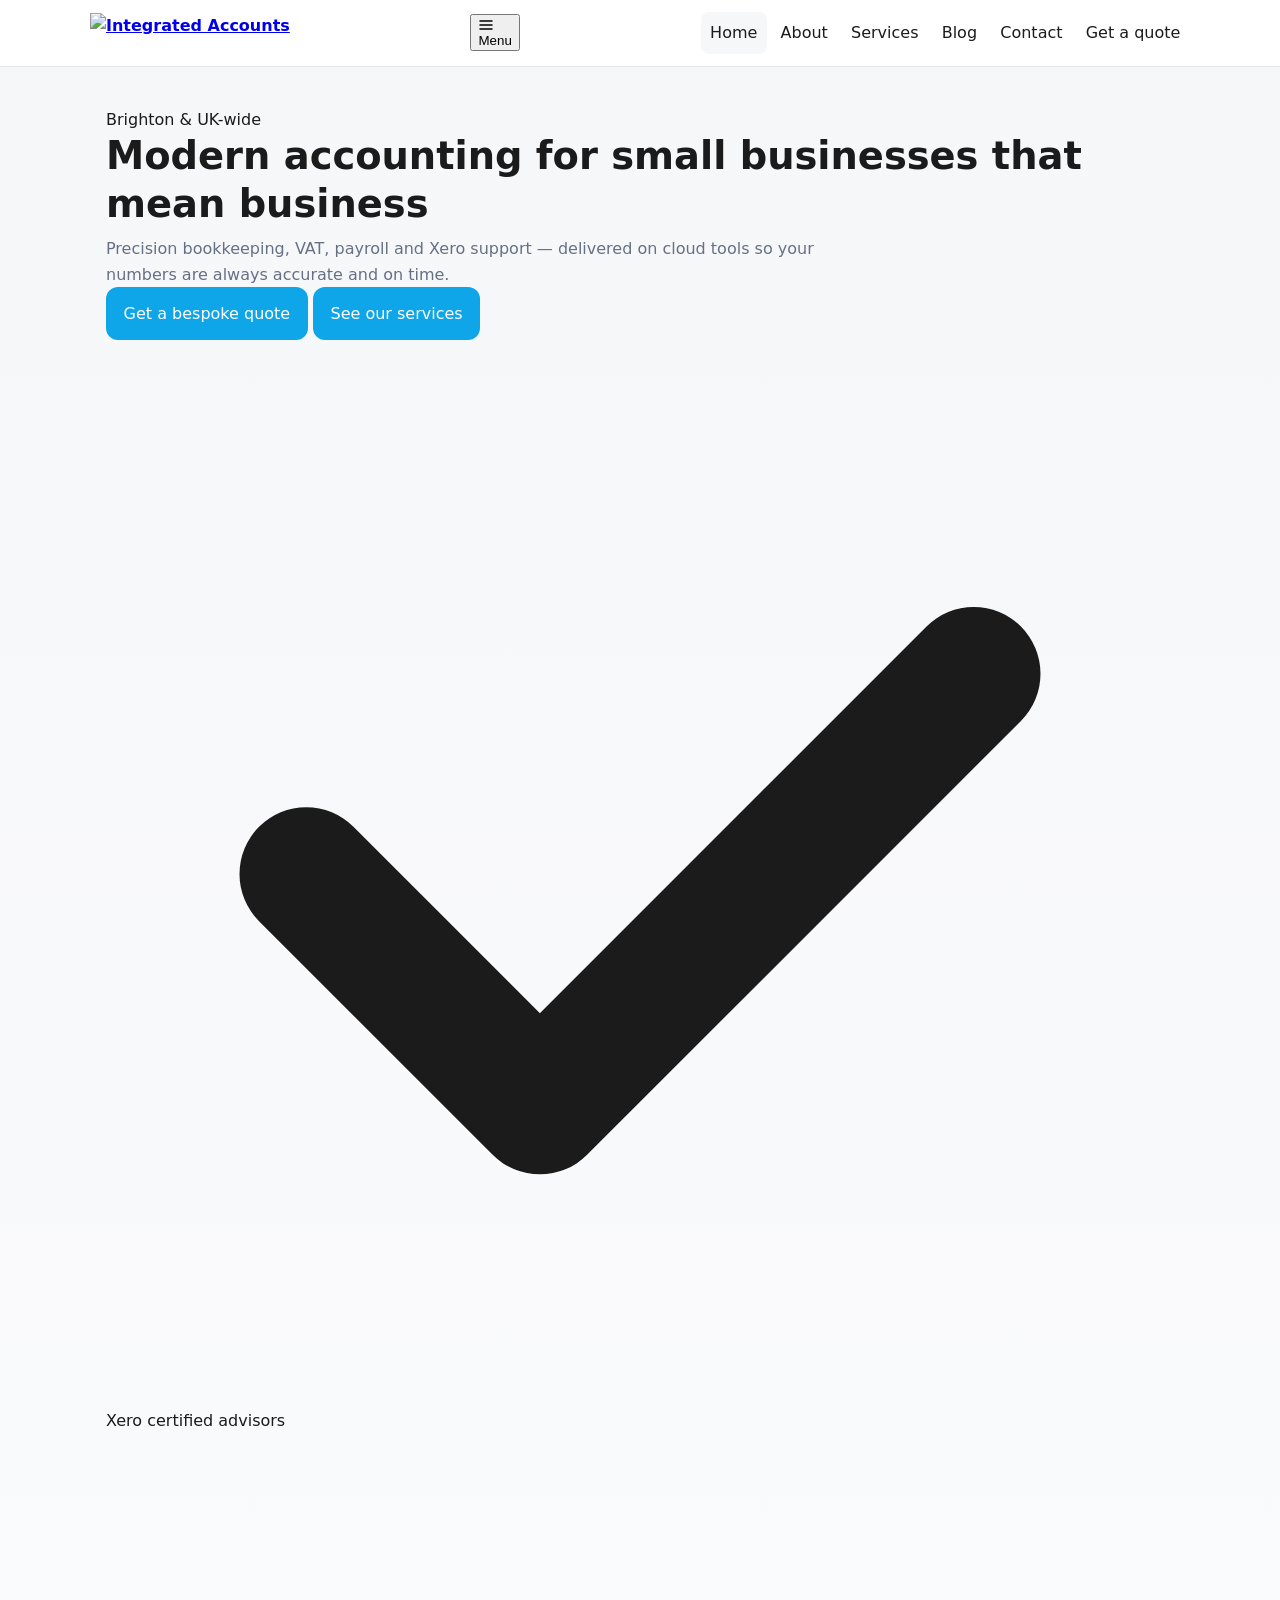
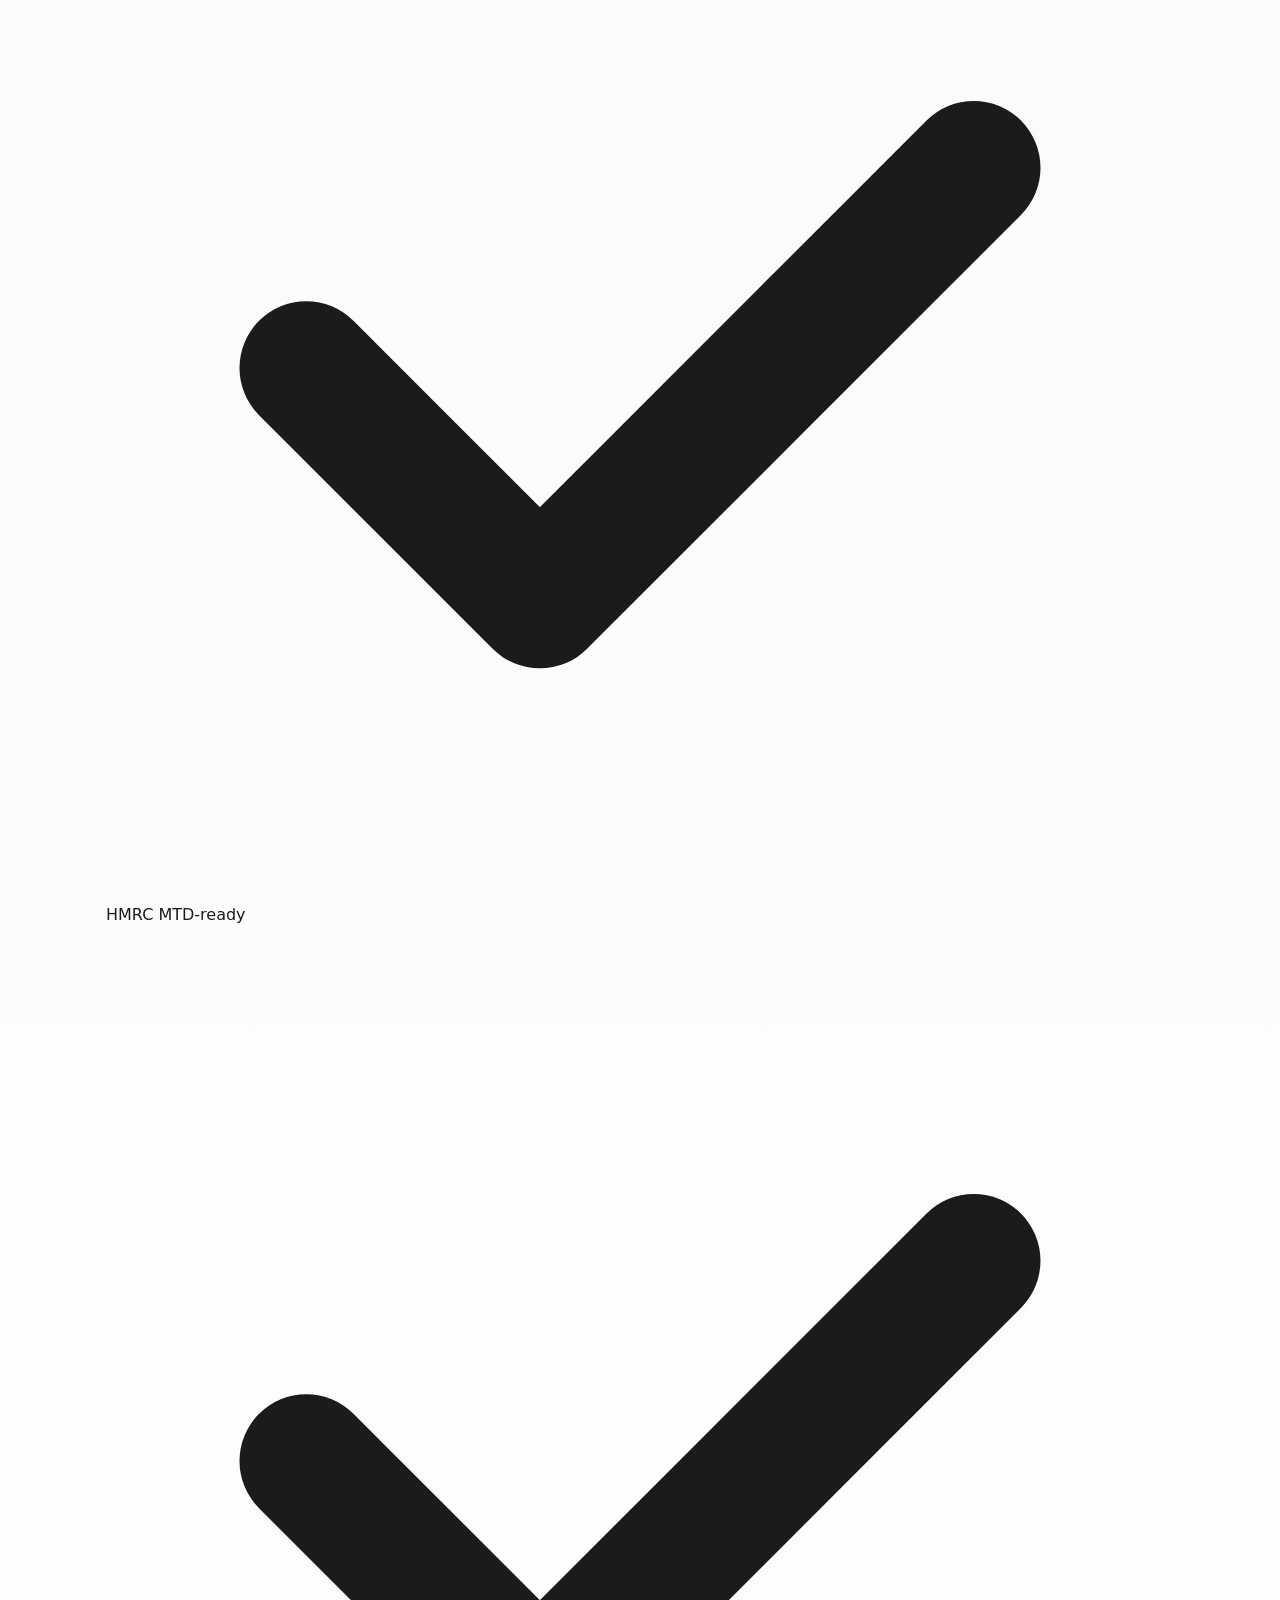
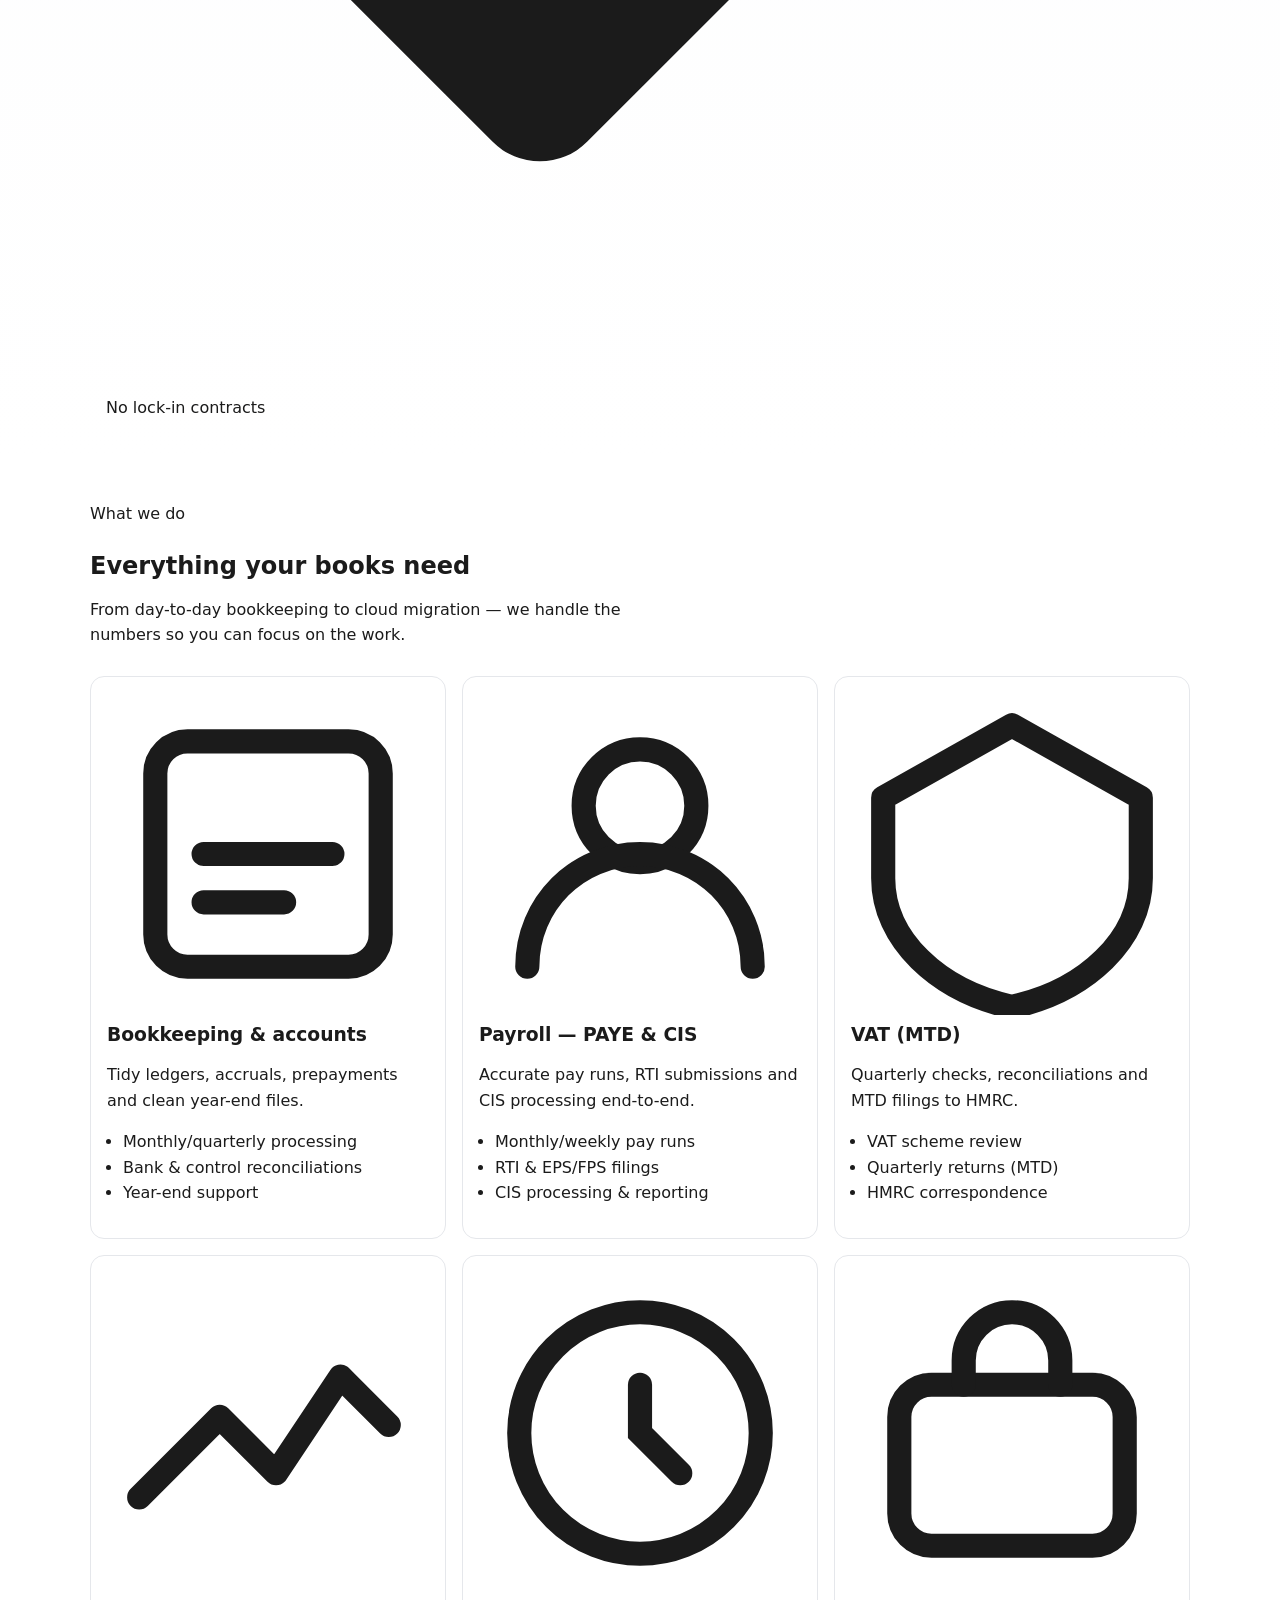
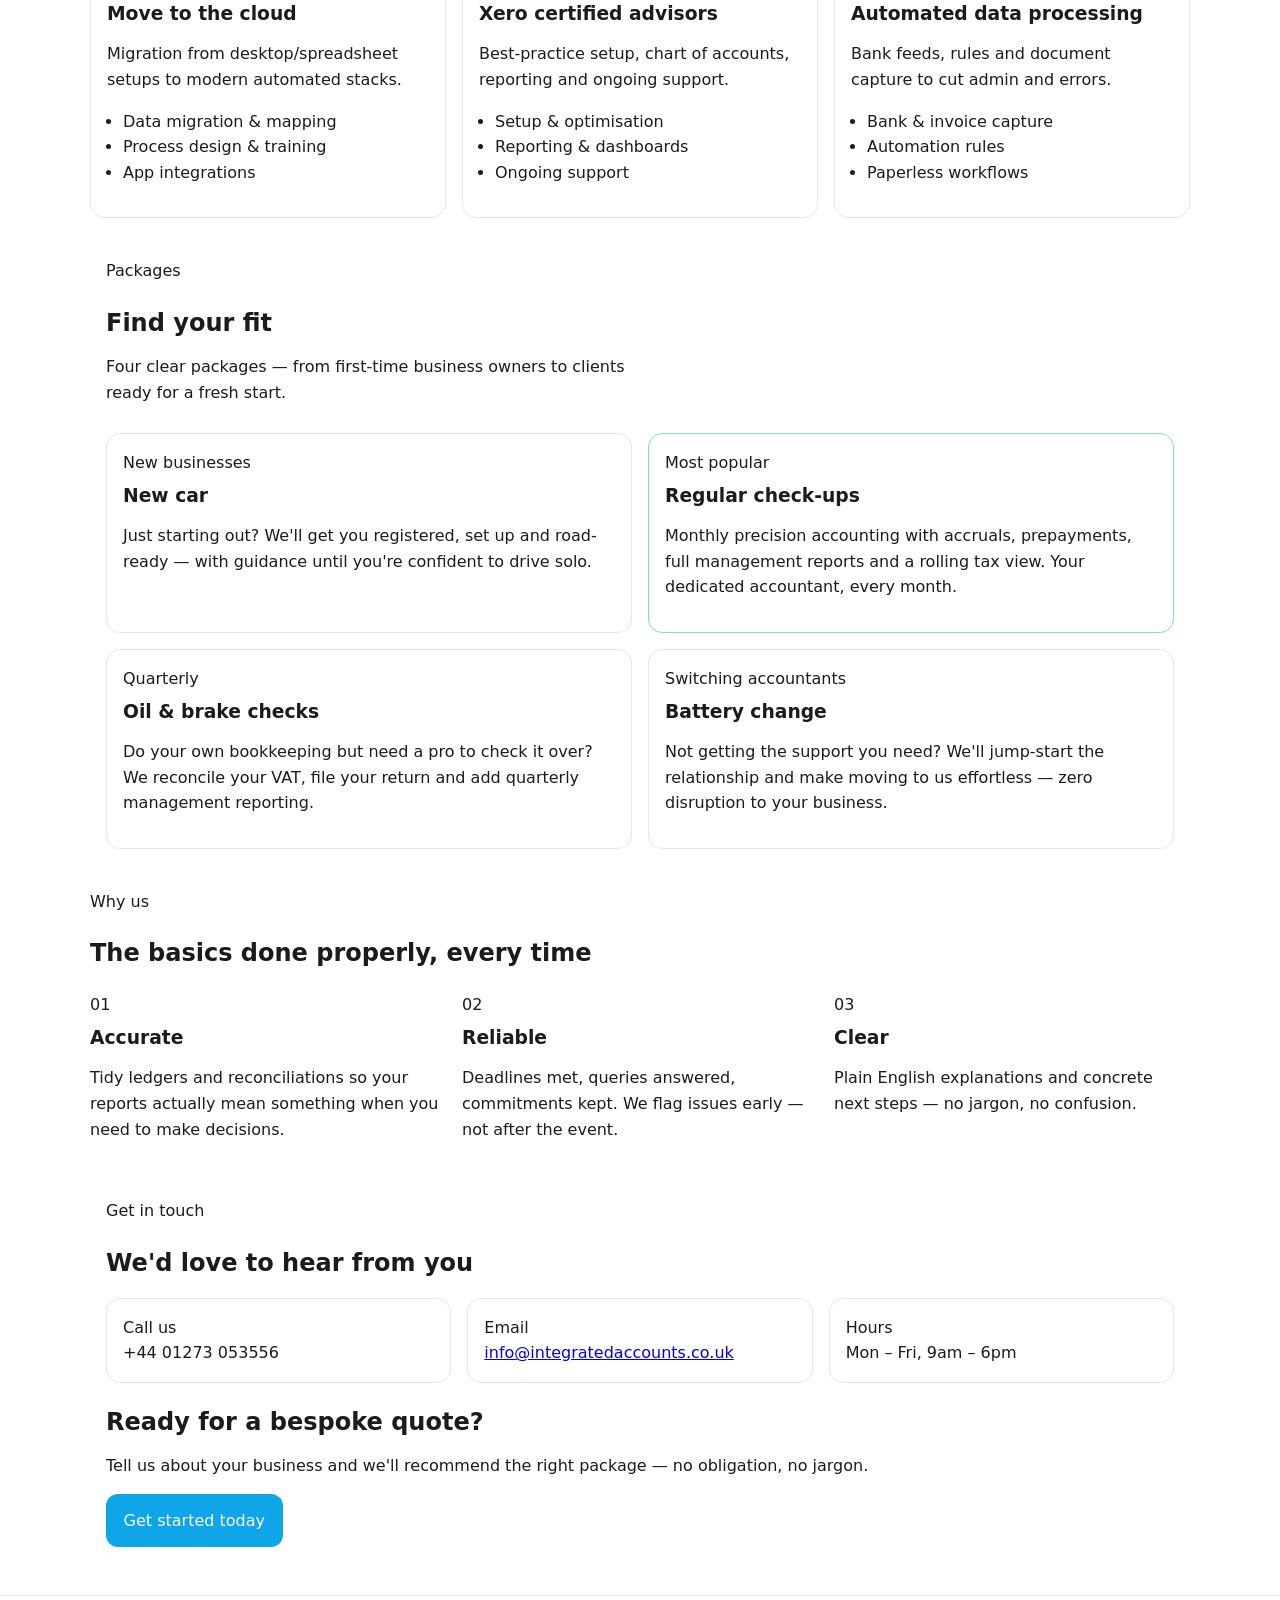
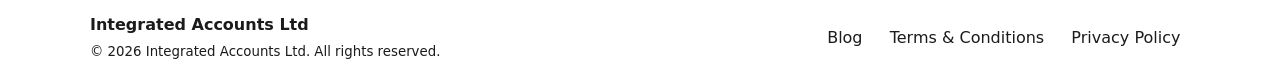
==== commit 22612a0c: "IA Update III" ====
--- a/public/index.html
+++ b/public/index.html
@@ -8,7 +8,7 @@
   <link rel="icon" href="/favicon.ico">
   <link rel="preconnect" href="https://fonts.googleapis.com">
   <link rel="preconnect" href="https://fonts.gstatic.com" crossorigin>
-  <link href="https://fonts.googleapis.com/css2?family=DM+Sans:wght@400;500&family=Fraunces:ital,opsz,wght@0,9..144,600;1,9..144,400&display=swap" rel="stylesheet">
+  <link href="https://fonts.googleapis.com/css2?family=Sora:wght@600;700&family=DM+Sans:wght@400;500&display=swap" rel="stylesheet">
   <link rel="stylesheet" href="/assets/css/styles.css">
 </head>
 <body>
@@ -16,10 +16,7 @@
 <header>
   <div class="container navwrap">
     <a class="logo" href="/" aria-label="Integrated Accounts home">
-      <div class="logo-mark">
-        <svg viewBox="0 0 18 18" fill="none"><rect x="2" y="10" width="3" height="6" rx="1" fill="white"/><rect x="7.5" y="6" width="3" height="10" rx="1" fill="white"/><rect x="13" y="2" width="3" height="14" rx="1" fill="white"/></svg>
-      </div>
-      Integrated Accounts
+      <img src="/images/logo.png" alt="Integrated Accounts" />
     </a>
     <button class="nav-toggle" aria-label="Open menu" onclick="document.querySelector('.nav').classList.toggle('open')">
       <svg width="16" height="16" viewBox="0 0 16 16" fill="none"><path d="M2 4h12M2 8h12M2 12h12" stroke="currentColor" stroke-width="1.5" stroke-linecap="round"/></svg>
@@ -261,4 +258,4 @@
 </footer>
 <script>document.querySelectorAll('.year').forEach(el => el.textContent = new Date().getFullYear());</script>
 </body>
-</html>
+</html>
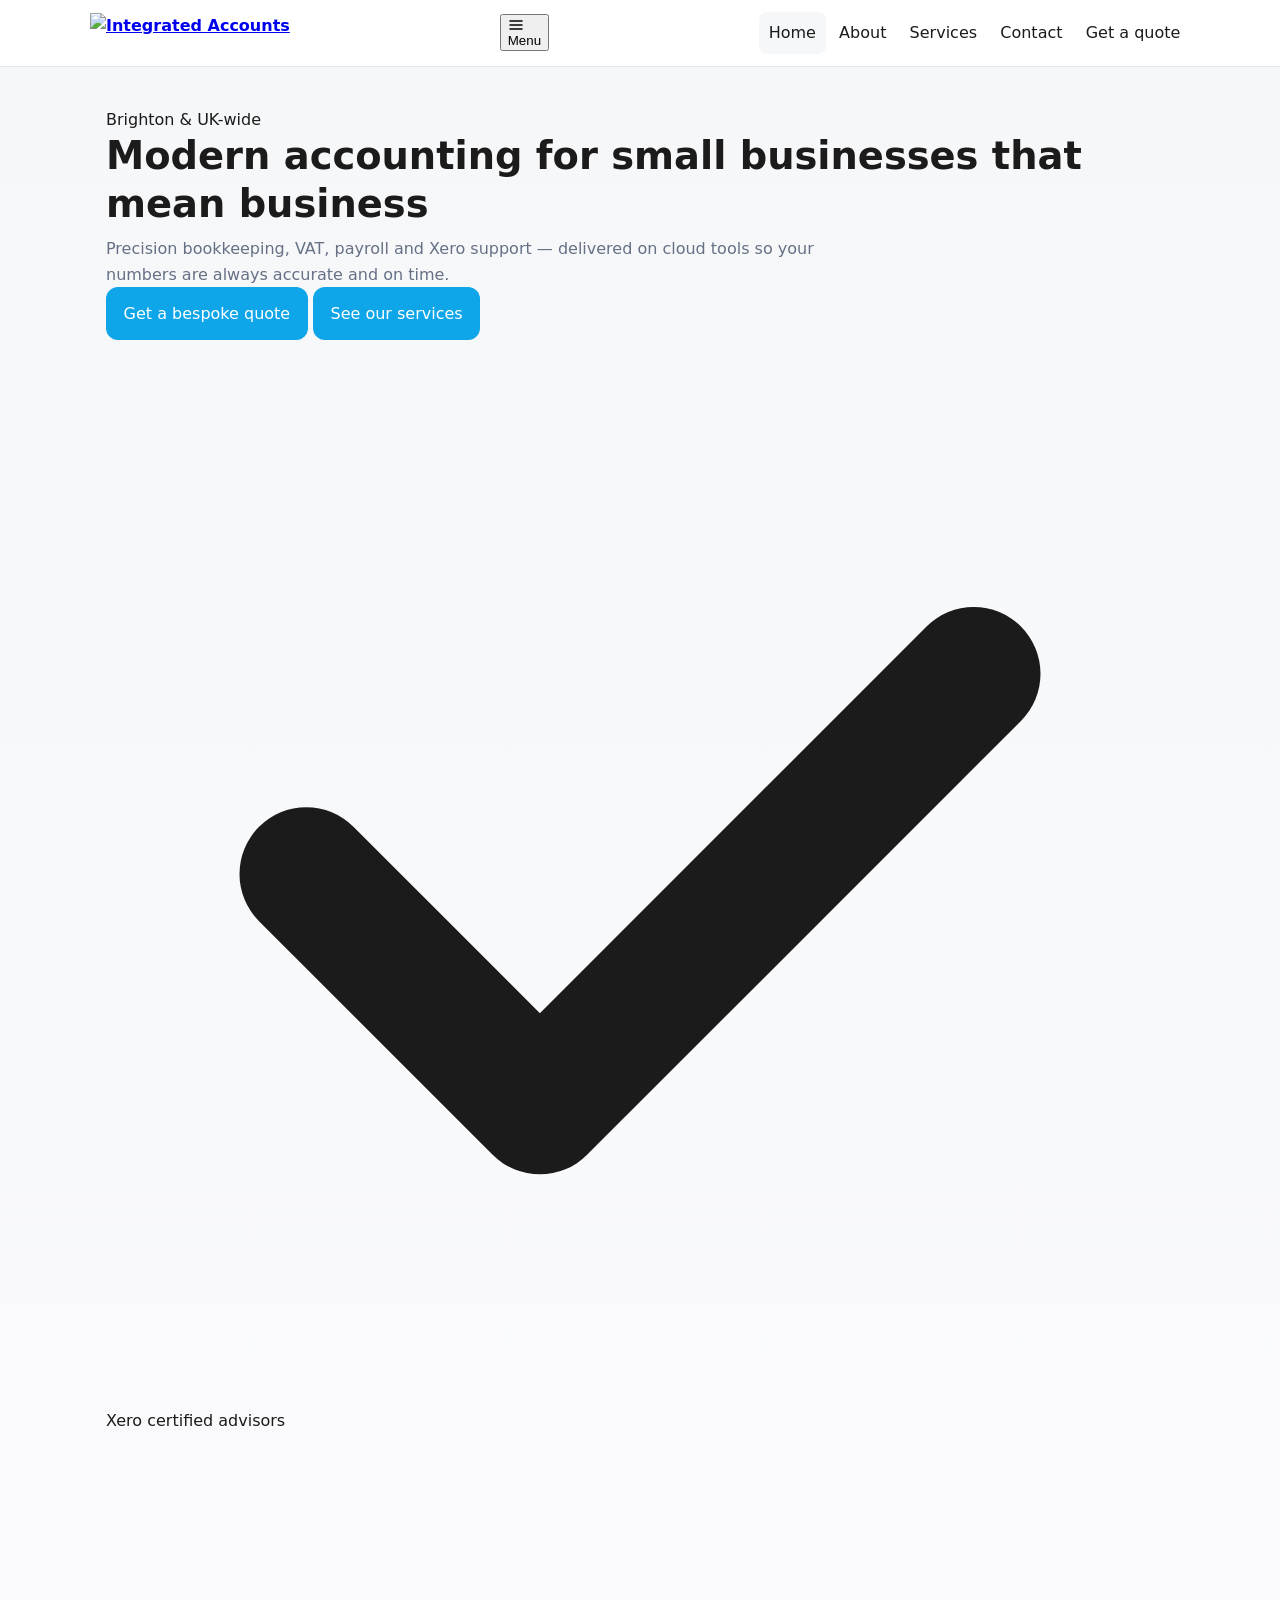
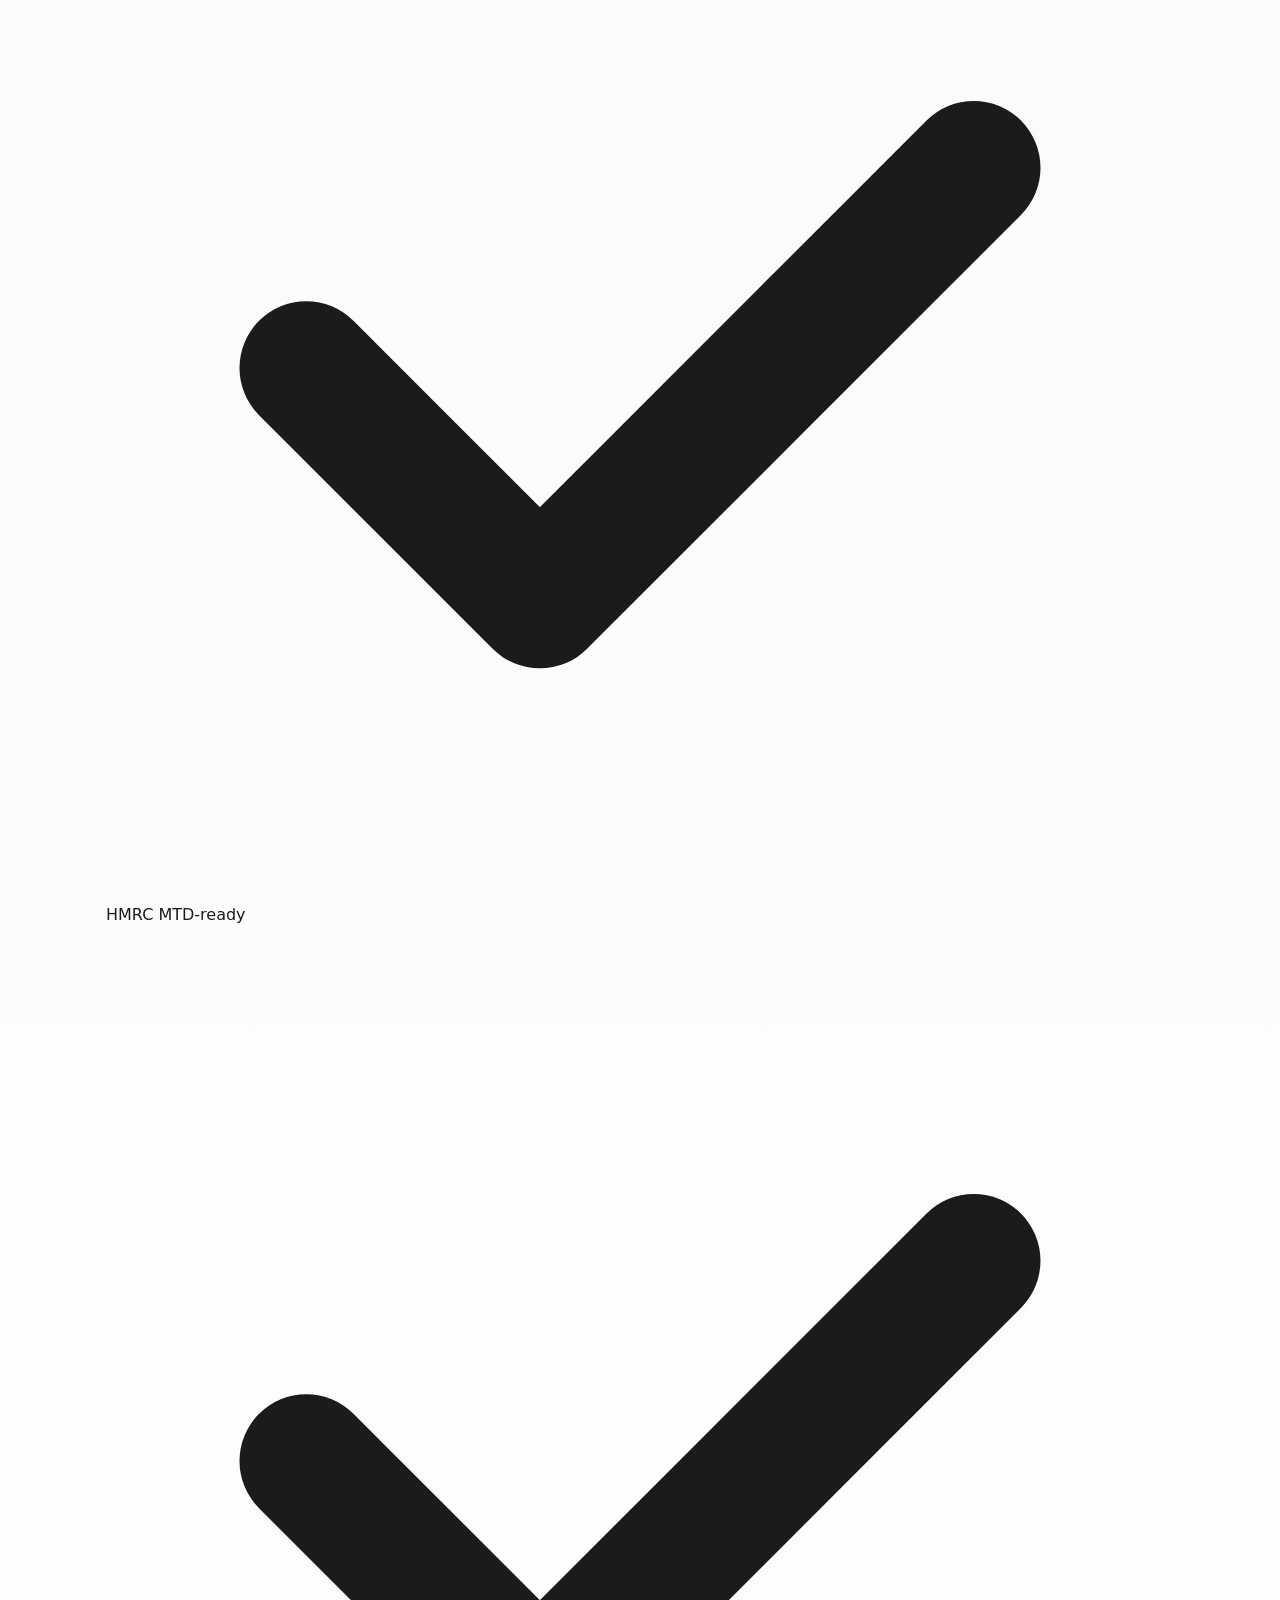
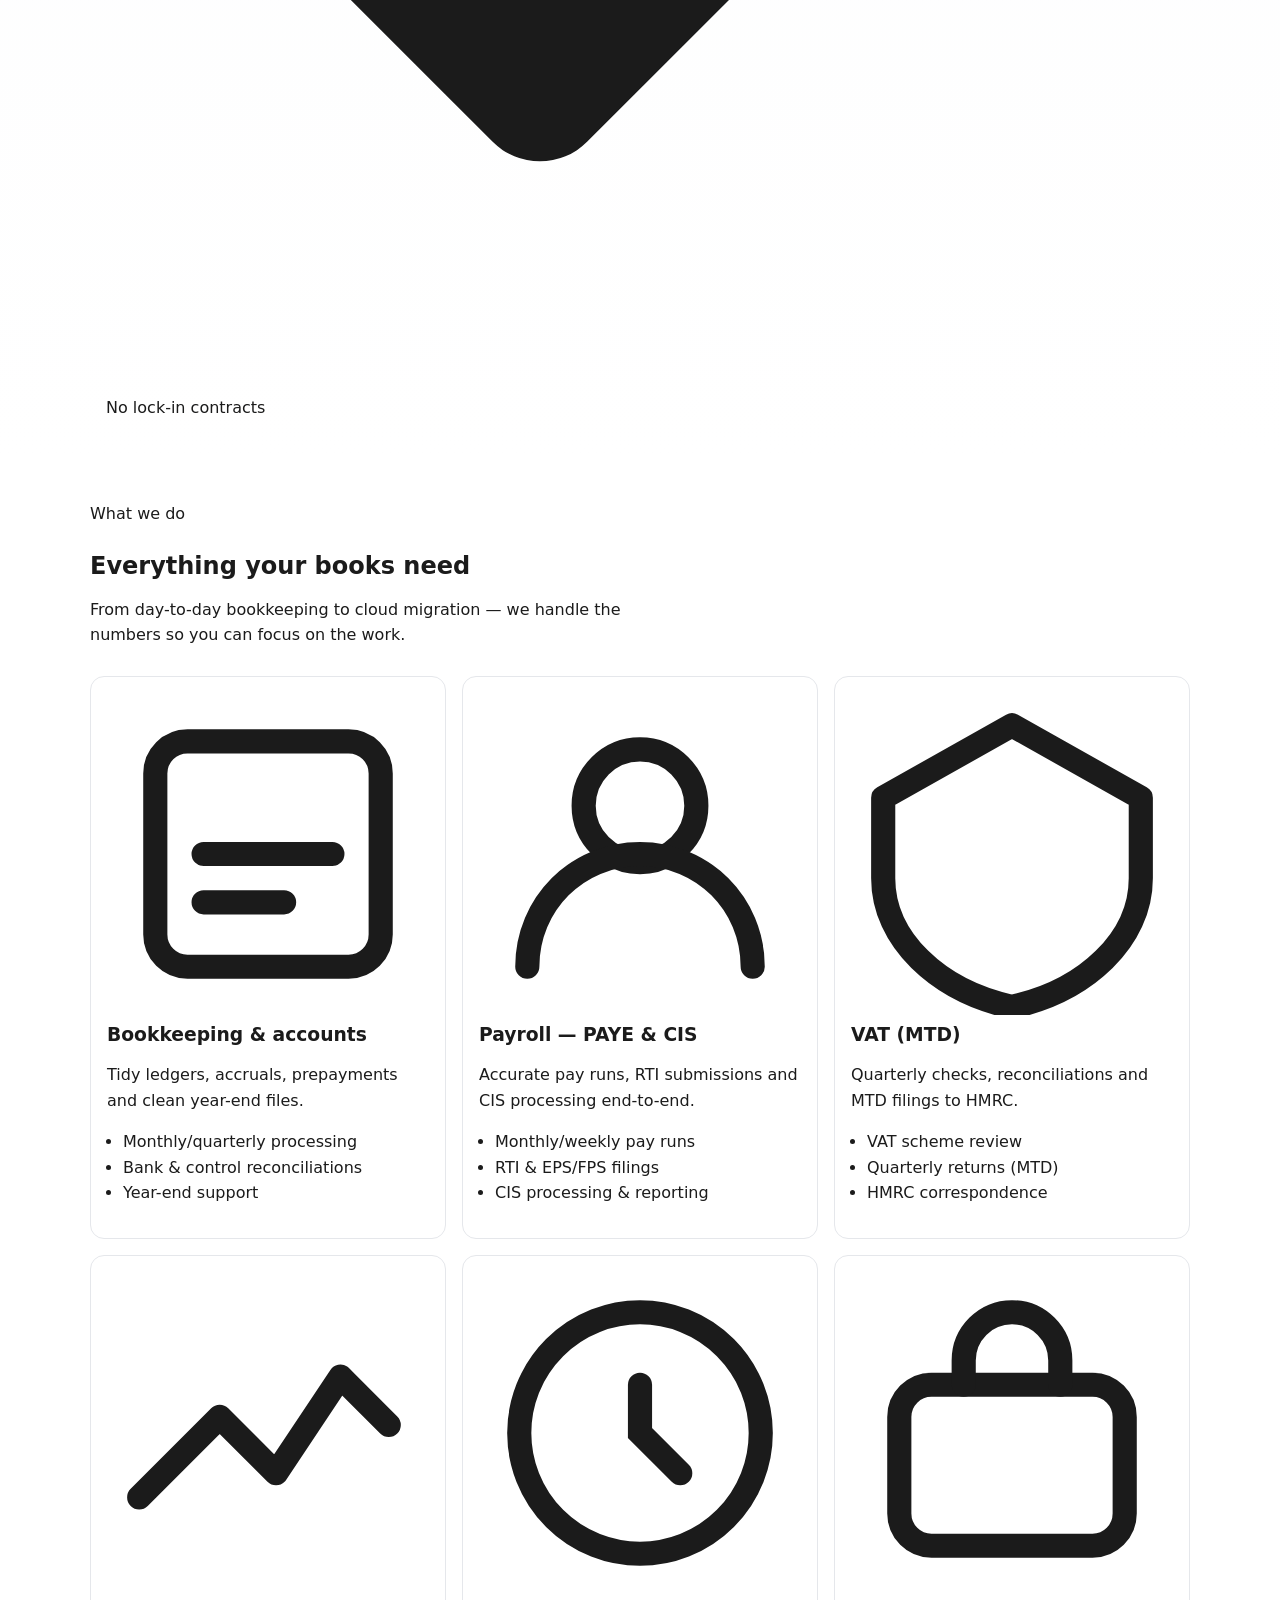
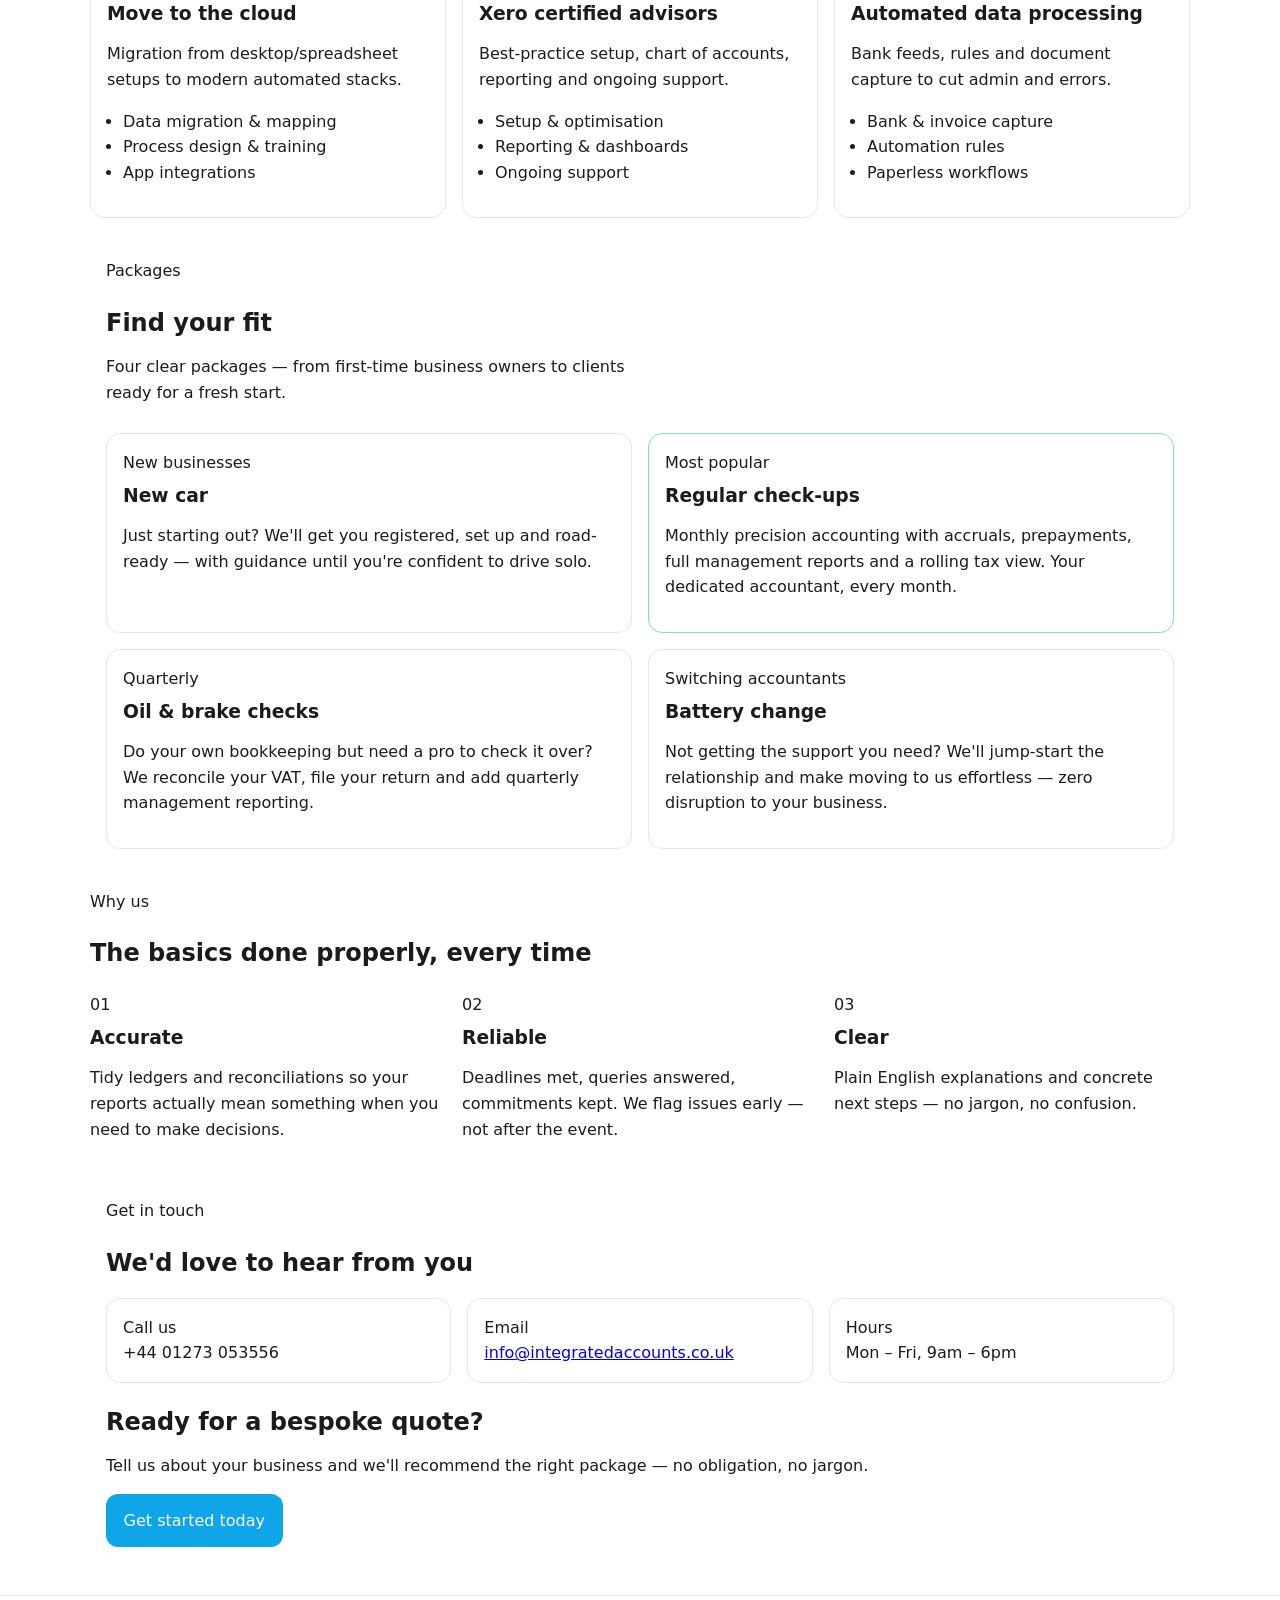
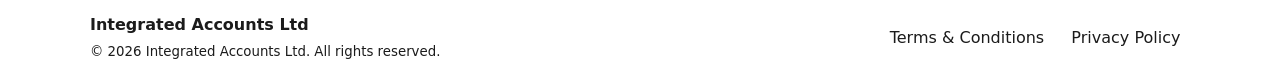
==== commit ecd7c820: "IA Update IV" ====
--- a/public/index.html
+++ b/public/index.html
@@ -26,7 +26,6 @@
       <a href="/" class="active">Home</a>
       <a href="/about.html">About</a>
       <a href="/services.html">Services</a>
-      <a href="/blog/">Blog</a>
       <a href="/contact.html">Contact</a>
       <a href="/quote.html" class="nav-cta">Get a quote</a>
     </nav>
@@ -250,7 +249,6 @@
       <small>© <span class="year"></span> Integrated Accounts Ltd. All rights reserved.</small>
     </div>
     <nav class="footer-nav" aria-label="Footer">
-      <a href="/blog/">Blog</a>
       <a href="/terms.html">Terms &amp; Conditions</a>
       <a href="/privacy.html">Privacy Policy</a>
     </nav>
